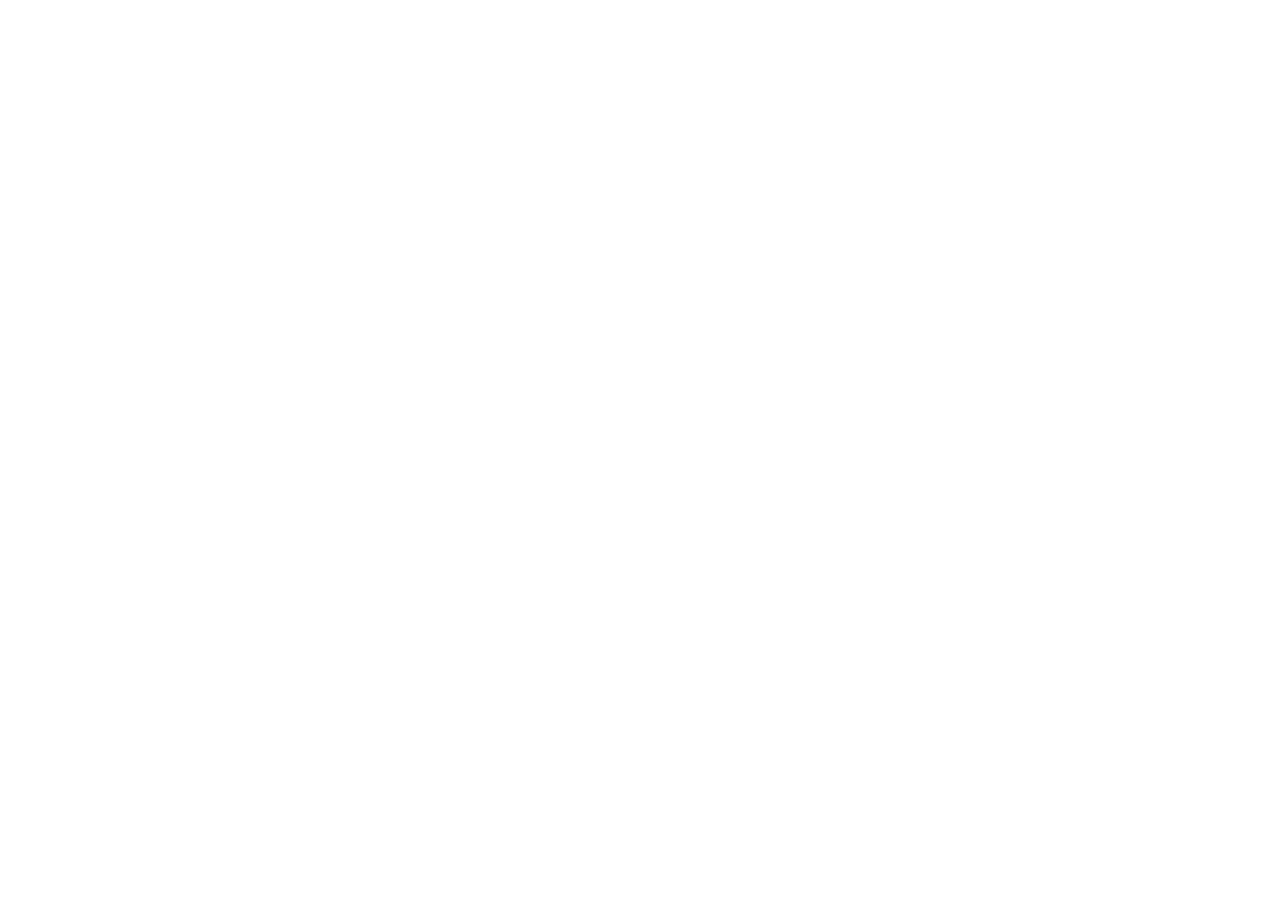
==== index.html @ ccfc02e6 "init project" ====
<!DOCTYPE html>
<html lang="en">

<head>
    <meta charset="UTF-8">
    <meta http-equiv="X-UA-Compatible" content="IE=edge">
    <meta name="viewport" content="width=device-width, initial-scale=1.0">
    <title>Document</title>
</head>

<body>

</body>

</html>
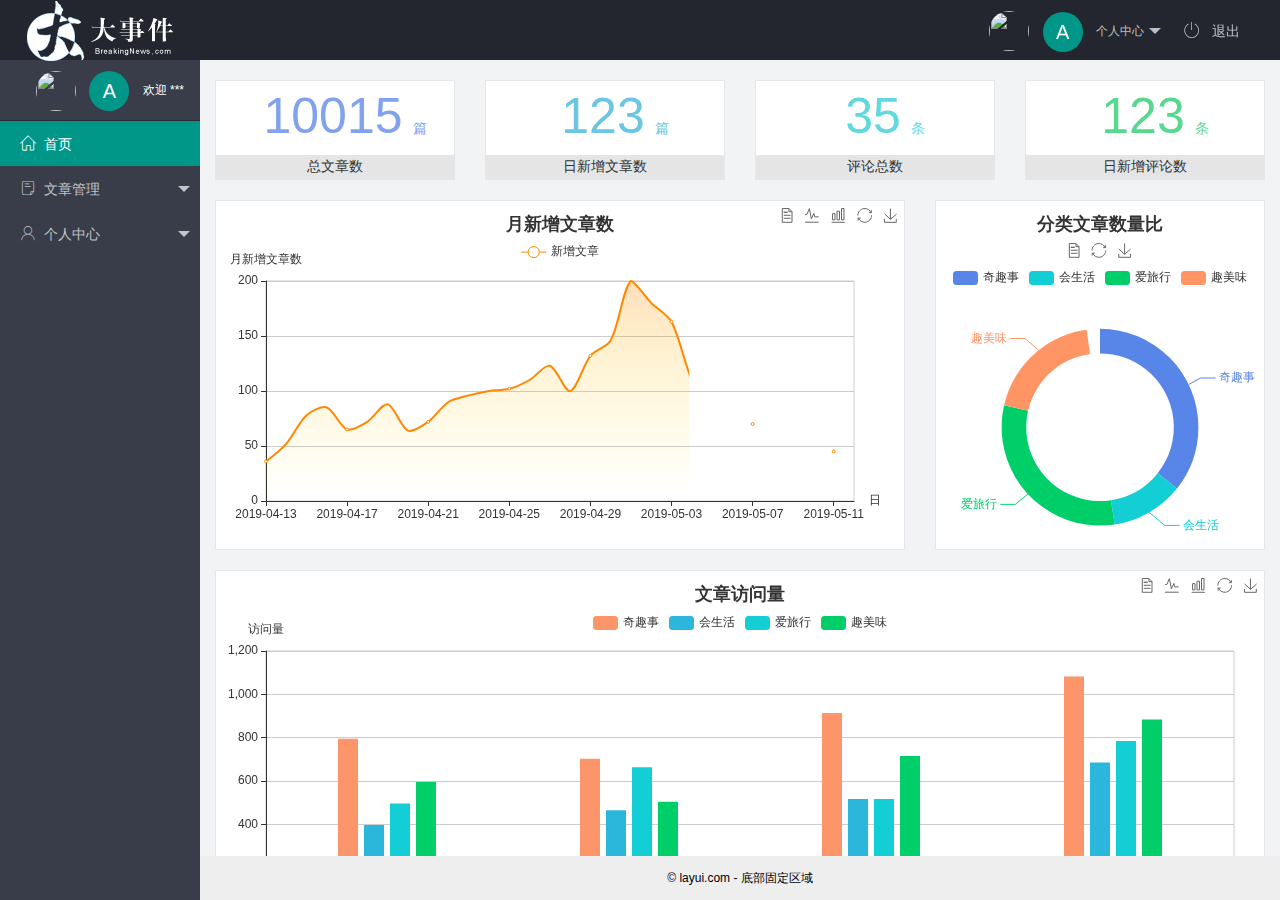
==== commit 1905f54f: "完成了主页功能开发" ====
--- a/index.html
+++ b/index.html
@@ -5,11 +5,97 @@
     <meta charset="UTF-8">
     <meta http-equiv="X-UA-Compatible" content="IE=edge">
     <meta name="viewport" content="width=device-width, initial-scale=1.0">
-    <title>Document</title>
+    <title>后台主页</title>
+    <!-- 导入layui样式表 -->
+    <link rel="stylesheet" href="assets/lib/layui/css/layui.css">
+    <!-- 导入第三方图标库 -->
+    <link rel="stylesheet" href="assets/fonts/iconfont.css">
+    <!-- 导入自己的css -->
+    <link rel="stylesheet" href="assets/css/index.css">
+
+
 </head>
 
-<body>
+<body class="layui-layout-body">
+    <div class="layui-layout layui-layout-admin">
+        <div class="layui-header">
+            <div class="layui-logo">
+                <img src="assets/images/logo.png" alt="">
+            </div>
+            <!-- 头部区域（可配合layui已有的水平导航） -->
 
+            <ul class="layui-nav layui-layout-right">
+                <li class="layui-nav-item">
+                    <a href="javascript:;" class="userinfo">
+                        <img src="http://t.cn/RCzsdCq" class="layui-nav-img">
+                        <span class="text-avatar">A</span> 个人中心
+                    </a>
+                    <dl class="layui-nav-child">
+                        <dd><a href="">基本资料</a></dd>
+                        <dd><a href="">更换头像</a></dd>
+                        <dd><a href="">重置密码</a></dd>
+                    </dl>
+                </li>
+                <li class="layui-nav-item ">
+                    <a href="javascript:;" id="btnLogout"><span class="iconfont icon-tuichu">
+                </span>退出</a></li>
+            </ul>
+        </div>
+
+        <div class="layui-side layui-bg-black">
+            <div class="layui-side-scroll">
+                <div class="userinfo">
+                    <img src="http://t.cn/RCzsdCq" class="layui-nav-img">
+                    <span class="text-avatar">A</span>
+                    <span id="welcome">欢迎  ***</span>
+                </div>
+                <!-- 左侧导航区域（可配合layui已有的垂直导航） -->
+
+                <ul class="layui-nav layui-nav-tree" lay-shrink="all">
+                    <li class="layui-nav-item layui-this"><a href="/home/dashboard.html" target="fm"><span class="iconfont icon-home"></span>首页</a></li>
+                    <li class="layui-nav-item">
+                        <a class="" href="javascript:;"><span class="iconfont icon-16"></span>文章管理</a>
+                        <dl class="layui-nav-child">
+                            <dd><a href="javascript:;"><i class="layui-icon layui-icon-app"></i>文章类别</a></dd>
+                            <dd><a href="javascript:;"><i class="layui-icon layui-icon-app"></i>文章列表</a></dd>
+                            <dd><a href="javascript:;"><i class="layui-icon layui-icon-app"></i>发布文章</a></dd>
+
+                        </dl>
+                    </li>
+
+                    <li class="layui-nav-item">
+                        <a href="javascript:;"><span class="iconfont icon-user"></span>个人中心</a>
+                        <dl class="layui-nav-child">
+                            <dd><a href="javascript:;"><i class="layui-icon layui-icon-app"></i>基本资料</a></dd>
+                            <dd><a href="javascript:;"><i class="layui-icon layui-icon-app"></i>更换头像</a></dd>
+                            <dd><a href="javascript:;"><i class="layui-icon layui-icon-app"></i>重置密码</a></dd>
+
+                        </dl>
+                    </li>
+
+                </ul>
+            </div>
+        </div>
+
+        <div class="layui-body">
+            <!-- 内容主体区域 -->
+            <iframe name="fm" src="/home/dashboard.html" frameborder="0"></iframe>r
+        </div>
+
+        <div class="layui-footer">
+            <!-- 底部固定区域 -->
+            © layui.com - 底部固定区域
+
+        </div>
+    </div>
+    <script src="assets/lib/layui/layui.all.js"></script>
+
+    <!-- 导入jQuery -->
+    <script src="assets/lib/jquery.js"></script>
+    <!-- 导入baseAPI -->
+    <script src="assets/js/baseAPI.js"></script>
+    <!-- 导入自己的js -->
+    <script src="assets/js/index.js"></script>
 </body>
 
 </html>--- a/assets/lib/layui/css/layui.css
+++ b/assets/lib/layui/css/layui.css
@@ -0,0 +1,2 @@
+/** layui-v2.5.5 MIT License By https://www.layui.com */
+ .layui-inline,img{display:inline-block;vertical-align:middle}h1,h2,h3,h4,h5,h6{font-weight:400}.layui-edge,.layui-header,.layui-inline,.layui-main{position:relative}.layui-body,.layui-edge,.layui-elip{overflow:hidden}.layui-btn,.layui-edge,.layui-inline,img{vertical-align:middle}.layui-btn,.layui-disabled,.layui-icon,.layui-unselect{-moz-user-select:none;-webkit-user-select:none;-ms-user-select:none}.layui-elip,.layui-form-checkbox span,.layui-form-pane .layui-form-label{text-overflow:ellipsis;white-space:nowrap}.layui-breadcrumb,.layui-tree-btnGroup{visibility:hidden}blockquote,body,button,dd,div,dl,dt,form,h1,h2,h3,h4,h5,h6,input,li,ol,p,pre,td,textarea,th,ul{margin:0;padding:0;-webkit-tap-highlight-color:rgba(0,0,0,0)}a:active,a:hover{outline:0}img{border:none}li{list-style:none}table{border-collapse:collapse;border-spacing:0}h4,h5,h6{font-size:100%}button,input,optgroup,option,select,textarea{font-family:inherit;font-size:inherit;font-style:inherit;font-weight:inherit;outline:0}pre{white-space:pre-wrap;white-space:-moz-pre-wrap;white-space:-pre-wrap;white-space:-o-pre-wrap;word-wrap:break-word}body{line-height:24px;font:14px Helvetica Neue,Helvetica,PingFang SC,Tahoma,Arial,sans-serif}hr{height:1px;margin:10px 0;border:0;clear:both}a{color:#333;text-decoration:none}a:hover{color:#777}a cite{font-style:normal;*cursor:pointer}.layui-border-box,.layui-border-box *{box-sizing:border-box}.layui-box,.layui-box *{box-sizing:content-box}.layui-clear{clear:both;*zoom:1}.layui-clear:after{content:'\20';clear:both;*zoom:1;display:block;height:0}.layui-inline{*display:inline;*zoom:1}.layui-edge{display:inline-block;width:0;height:0;border-width:6px;border-style:dashed;border-color:transparent}.layui-edge-top{top:-4px;border-bottom-color:#999;border-bottom-style:solid}.layui-edge-right{border-left-color:#999;border-left-style:solid}.layui-edge-bottom{top:2px;border-top-color:#999;border-top-style:solid}.layui-edge-left{border-right-color:#999;border-right-style:solid}.layui-disabled,.layui-disabled:hover{color:#d2d2d2!important;cursor:not-allowed!important}.layui-circle{border-radius:100%}.layui-show{display:block!important}.layui-hide{display:none!important}@font-face{font-family:layui-icon;src:url(../font/iconfont.eot?v=250);src:url(../font/iconfont.eot?v=250#iefix) format('embedded-opentype'),url(../font/iconfont.woff2?v=250) format('woff2'),url(../font/iconfont.woff?v=250) format('woff'),url(../font/iconfont.ttf?v=250) format('truetype'),url(../font/iconfont.svg?v=250#layui-icon) format('svg')}.layui-icon{font-family:layui-icon!important;font-size:16px;font-style:normal;-webkit-font-smoothing:antialiased;-moz-osx-font-smoothing:grayscale}.layui-icon-reply-fill:before{content:"\e611"}.layui-icon-set-fill:before{content:"\e614"}.layui-icon-menu-fill:before{content:"\e60f"}.layui-icon-search:before{content:"\e615"}.layui-icon-share:before{content:"\e641"}.layui-icon-set-sm:before{content:"\e620"}.layui-icon-engine:before{content:"\e628"}.layui-icon-close:before{content:"\1006"}.layui-icon-close-fill:before{content:"\1007"}.layui-icon-chart-screen:before{content:"\e629"}.layui-icon-star:before{content:"\e600"}.layui-icon-circle-dot:before{content:"\e617"}.layui-icon-chat:before{content:"\e606"}.layui-icon-release:before{content:"\e609"}.layui-icon-list:before{content:"\e60a"}.layui-icon-chart:before{content:"\e62c"}.layui-icon-ok-circle:before{content:"\1005"}.layui-icon-layim-theme:before{content:"\e61b"}.layui-icon-table:before{content:"\e62d"}.layui-icon-right:before{content:"\e602"}.layui-icon-left:before{content:"\e603"}.layui-icon-cart-simple:before{content:"\e698"}.layui-icon-face-cry:before{content:"\e69c"}.layui-icon-face-smile:before{content:"\e6af"}.layui-icon-survey:before{content:"\e6b2"}.layui-icon-tree:before{content:"\e62e"}.layui-icon-upload-circle:before{content:"\e62f"}.layui-icon-add-circle:before{content:"\e61f"}.layui-icon-download-circle:before{content:"\e601"}.layui-icon-templeate-1:before{content:"\e630"}.layui-icon-util:before{content:"\e631"}.layui-icon-face-surprised:before{content:"\e664"}.layui-icon-edit:before{content:"\e642"}.layui-icon-speaker:before{content:"\e645"}.layui-icon-down:before{content:"\e61a"}.layui-icon-file:before{content:"\e621"}.layui-icon-layouts:before{content:"\e632"}.layui-icon-rate-half:before{content:"\e6c9"}.layui-icon-add-circle-fine:before{content:"\e608"}.layui-icon-prev-circle:before{content:"\e633"}.layui-icon-read:before{content:"\e705"}.layui-icon-404:before{content:"\e61c"}.layui-icon-carousel:before{content:"\e634"}.layui-icon-help:before{content:"\e607"}.layui-icon-code-circle:before{content:"\e635"}.layui-icon-water:before{content:"\e636"}.layui-icon-username:before{content:"\e66f"}.layui-icon-find-fill:before{content:"\e670"}.layui-icon-about:before{content:"\e60b"}.layui-icon-location:before{content:"\e715"}.layui-icon-up:before{content:"\e619"}.layui-icon-pause:before{content:"\e651"}.layui-icon-date:before{content:"\e637"}.layui-icon-layim-uploadfile:before{content:"\e61d"}.layui-icon-delete:before{content:"\e640"}.layui-icon-play:before{content:"\e652"}.layui-icon-top:before{content:"\e604"}.layui-icon-friends:before{content:"\e612"}.layui-icon-refresh-3:before{content:"\e9aa"}.layui-icon-ok:before{content:"\e605"}.layui-icon-layer:before{content:"\e638"}.layui-icon-face-smile-fine:before{content:"\e60c"}.layui-icon-dollar:before{content:"\e659"}.layui-icon-group:before{content:"\e613"}.layui-icon-layim-download:before{content:"\e61e"}.layui-icon-picture-fine:before{content:"\e60d"}.layui-icon-link:before{content:"\e64c"}.layui-icon-diamond:before{content:"\e735"}.layui-icon-log:before{content:"\e60e"}.layui-icon-rate-solid:before{content:"\e67a"}.layui-icon-fonts-del:before{content:"\e64f"}.layui-icon-unlink:before{content:"\e64d"}.layui-icon-fonts-clear:before{content:"\e639"}.layui-icon-triangle-r:before{content:"\e623"}.layui-icon-circle:before{content:"\e63f"}.layui-icon-radio:before{content:"\e643"}.layui-icon-align-center:before{content:"\e647"}.layui-icon-align-right:before{content:"\e648"}.layui-icon-align-left:before{content:"\e649"}.layui-icon-loading-1:before{content:"\e63e"}.layui-icon-return:before{content:"\e65c"}.layui-icon-fonts-strong:before{content:"\e62b"}.layui-icon-upload:before{content:"\e67c"}.layui-icon-dialogue:before{content:"\e63a"}.layui-icon-video:before{content:"\e6ed"}.layui-icon-headset:before{content:"\e6fc"}.layui-icon-cellphone-fine:before{content:"\e63b"}.layui-icon-add-1:before{content:"\e654"}.layui-icon-face-smile-b:before{content:"\e650"}.layui-icon-fonts-html:before{content:"\e64b"}.layui-icon-form:before{content:"\e63c"}.layui-icon-cart:before{content:"\e657"}.layui-icon-camera-fill:before{content:"\e65d"}.layui-icon-tabs:before{content:"\e62a"}.layui-icon-fonts-code:before{content:"\e64e"}.layui-icon-fire:before{content:"\e756"}.layui-icon-set:before{content:"\e716"}.layui-icon-fonts-u:before{content:"\e646"}.layui-icon-triangle-d:before{content:"\e625"}.layui-icon-tips:before{content:"\e702"}.layui-icon-picture:before{content:"\e64a"}.layui-icon-more-vertical:before{content:"\e671"}.layui-icon-flag:before{content:"\e66c"}.layui-icon-loading:before{content:"\e63d"}.layui-icon-fonts-i:before{content:"\e644"}.layui-icon-refresh-1:before{content:"\e666"}.layui-icon-rmb:before{content:"\e65e"}.layui-icon-home:before{content:"\e68e"}.layui-icon-user:before{content:"\e770"}.layui-icon-notice:before{content:"\e667"}.layui-icon-login-weibo:before{content:"\e675"}.layui-icon-voice:before{content:"\e688"}.layui-icon-upload-drag:before{content:"\e681"}.layui-icon-login-qq:before{content:"\e676"}.layui-icon-snowflake:before{content:"\e6b1"}.layui-icon-file-b:before{content:"\e655"}.layui-icon-template:before{content:"\e663"}.layui-icon-auz:before{content:"\e672"}.layui-icon-console:before{content:"\e665"}.layui-icon-app:before{content:"\e653"}.layui-icon-prev:before{content:"\e65a"}.layui-icon-website:before{content:"\e7ae"}.layui-icon-next:before{content:"\e65b"}.layui-icon-component:before{content:"\e857"}.layui-icon-more:before{content:"\e65f"}.layui-icon-login-wechat:before{content:"\e677"}.layui-icon-shrink-right:before{content:"\e668"}.layui-icon-spread-left:before{content:"\e66b"}.layui-icon-camera:before{content:"\e660"}.layui-icon-note:before{content:"\e66e"}.layui-icon-refresh:before{content:"\e669"}.layui-icon-female:before{content:"\e661"}.layui-icon-male:before{content:"\e662"}.layui-icon-password:before{content:"\e673"}.layui-icon-senior:before{content:"\e674"}.layui-icon-theme:before{content:"\e66a"}.layui-icon-tread:before{content:"\e6c5"}.layui-icon-praise:before{content:"\e6c6"}.layui-icon-star-fill:before{content:"\e658"}.layui-icon-rate:before{content:"\e67b"}.layui-icon-template-1:before{content:"\e656"}.layui-icon-vercode:before{content:"\e679"}.layui-icon-cellphone:before{content:"\e678"}.layui-icon-screen-full:before{content:"\e622"}.layui-icon-screen-restore:before{content:"\e758"}.layui-icon-cols:before{content:"\e610"}.layui-icon-export:before{content:"\e67d"}.layui-icon-print:before{content:"\e66d"}.layui-icon-slider:before{content:"\e714"}.layui-icon-addition:before{content:"\e624"}.layui-icon-subtraction:before{content:"\e67e"}.layui-icon-service:before{content:"\e626"}.layui-icon-transfer:before{content:"\e691"}.layui-main{width:1140px;margin:0 auto}.layui-header{z-index:1000;height:60px}.layui-header a:hover{transition:all .5s;-webkit-transition:all .5s}.layui-side{position:fixed;left:0;top:0;bottom:0;z-index:999;width:200px;overflow-x:hidden}.layui-side-scroll{position:relative;width:220px;height:100%;overflow-x:hidden}.layui-body{position:absolute;left:200px;right:0;top:0;bottom:0;z-index:998;width:auto;overflow-y:auto;box-sizing:border-box}.layui-layout-body{overflow:hidden}.layui-layout-admin .layui-header{background-color:#23262E}.layui-layout-admin .layui-side{top:60px;width:200px;overflow-x:hidden}.layui-layout-admin .layui-body{position:fixed;top:60px;bottom:44px}.layui-layout-admin .layui-main{width:auto;margin:0 15px}.layui-layout-admin .layui-footer{position:fixed;left:200px;right:0;bottom:0;height:44px;line-height:44px;padding:0 15px;background-color:#eee}.layui-layout-admin .layui-logo{position:absolute;left:0;top:0;width:200px;height:100%;line-height:60px;text-align:center;color:#009688;font-size:16px}.layui-layout-admin .layui-header .layui-nav{background:0 0}.layui-layout-left{position:absolute!important;left:200px;top:0}.layui-layout-right{position:absolute!important;right:0;top:0}.layui-container{position:relative;margin:0 auto;padding:0 15px;box-sizing:border-box}.layui-fluid{position:relative;margin:0 auto;padding:0 15px}.layui-row:after,.layui-row:before{content:'';display:block;clear:both}.layui-col-lg1,.layui-col-lg10,.layui-col-lg11,.layui-col-lg12,.layui-col-lg2,.layui-col-lg3,.layui-col-lg4,.layui-col-lg5,.layui-col-lg6,.layui-col-lg7,.layui-col-lg8,.layui-col-lg9,.layui-col-md1,.layui-col-md10,.layui-col-md11,.layui-col-md12,.layui-col-md2,.layui-col-md3,.layui-col-md4,.layui-col-md5,.layui-col-md6,.layui-col-md7,.layui-col-md8,.layui-col-md9,.layui-col-sm1,.layui-col-sm10,.layui-col-sm11,.layui-col-sm12,.layui-col-sm2,.layui-col-sm3,.layui-col-sm4,.layui-col-sm5,.layui-col-sm6,.layui-col-sm7,.layui-col-sm8,.layui-col-sm9,.layui-col-xs1,.layui-col-xs10,.layui-col-xs11,.layui-col-xs12,.layui-col-xs2,.layui-col-xs3,.layui-col-xs4,.layui-col-xs5,.layui-col-xs6,.layui-col-xs7,.layui-col-xs8,.layui-col-xs9{position:relative;display:block;box-sizing:border-box}.layui-col-xs1,.layui-col-xs10,.layui-col-xs11,.layui-col-xs12,.layui-col-xs2,.layui-col-xs3,.layui-col-xs4,.layui-col-xs5,.layui-col-xs6,.layui-col-xs7,.layui-col-xs8,.layui-col-xs9{float:left}.layui-col-xs1{width:8.33333333%}.layui-col-xs2{width:16.66666667%}.layui-col-xs3{width:25%}.layui-col-xs4{width:33.33333333%}.layui-col-xs5{width:41.66666667%}.layui-col-xs6{width:50%}.layui-col-xs7{width:58.33333333%}.layui-col-xs8{width:66.66666667%}.layui-col-xs9{width:75%}.layui-col-xs10{width:83.33333333%}.layui-col-xs11{width:91.66666667%}.layui-col-xs12{width:100%}.layui-col-xs-offset1{margin-left:8.33333333%}.layui-col-xs-offset2{margin-left:16.66666667%}.layui-col-xs-offset3{margin-left:25%}.layui-col-xs-offset4{margin-left:33.33333333%}.layui-col-xs-offset5{margin-left:41.66666667%}.layui-col-xs-offset6{margin-left:50%}.layui-col-xs-offset7{margin-left:58.33333333%}.layui-col-xs-offset8{margin-left:66.66666667%}.layui-col-xs-offset9{margin-left:75%}.layui-col-xs-offset10{margin-left:83.33333333%}.layui-col-xs-offset11{margin-left:91.66666667%}.layui-col-xs-offset12{margin-left:100%}@media screen and (max-width:768px){.layui-hide-xs{display:none!important}.layui-show-xs-block{display:block!important}.layui-show-xs-inline{display:inline!important}.layui-show-xs-inline-block{display:inline-block!important}}@media screen and (min-width:768px){.layui-container{width:750px}.layui-hide-sm{display:none!important}.layui-show-sm-block{display:block!important}.layui-show-sm-inline{display:inline!important}.layui-show-sm-inline-block{display:inline-block!important}.layui-col-sm1,.layui-col-sm10,.layui-col-sm11,.layui-col-sm12,.layui-col-sm2,.layui-col-sm3,.layui-col-sm4,.layui-col-sm5,.layui-col-sm6,.layui-col-sm7,.layui-col-sm8,.layui-col-sm9{float:left}.layui-col-sm1{width:8.33333333%}.layui-col-sm2{width:16.66666667%}.layui-col-sm3{width:25%}.layui-col-sm4{width:33.33333333%}.layui-col-sm5{width:41.66666667%}.layui-col-sm6{width:50%}.layui-col-sm7{width:58.33333333%}.layui-col-sm8{width:66.66666667%}.layui-col-sm9{width:75%}.layui-col-sm10{width:83.33333333%}.layui-col-sm11{width:91.66666667%}.layui-col-sm12{width:100%}.layui-col-sm-offset1{margin-left:8.33333333%}.layui-col-sm-offset2{margin-left:16.66666667%}.layui-col-sm-offset3{margin-left:25%}.layui-col-sm-offset4{margin-left:33.33333333%}.layui-col-sm-offset5{margin-left:41.66666667%}.layui-col-sm-offset6{margin-left:50%}.layui-col-sm-offset7{margin-left:58.33333333%}.layui-col-sm-offset8{margin-left:66.66666667%}.layui-col-sm-offset9{margin-left:75%}.layui-col-sm-offset10{margin-left:83.33333333%}.layui-col-sm-offset11{margin-left:91.66666667%}.layui-col-sm-offset12{margin-left:100%}}@media screen and (min-width:992px){.layui-container{width:970px}.layui-hide-md{display:none!important}.layui-show-md-block{display:block!important}.layui-show-md-inline{display:inline!important}.layui-show-md-inline-block{display:inline-block!important}.layui-col-md1,.layui-col-md10,.layui-col-md11,.layui-col-md12,.layui-col-md2,.layui-col-md3,.layui-col-md4,.layui-col-md5,.layui-col-md6,.layui-col-md7,.layui-col-md8,.layui-col-md9{float:left}.layui-col-md1{width:8.33333333%}.layui-col-md2{width:16.66666667%}.layui-col-md3{width:25%}.layui-col-md4{width:33.33333333%}.layui-col-md5{width:41.66666667%}.layui-col-md6{width:50%}.layui-col-md7{width:58.33333333%}.layui-col-md8{width:66.66666667%}.layui-col-md9{width:75%}.layui-col-md10{width:83.33333333%}.layui-col-md11{width:91.66666667%}.layui-col-md12{width:100%}.layui-col-md-offset1{margin-left:8.33333333%}.layui-col-md-offset2{margin-left:16.66666667%}.layui-col-md-offset3{margin-left:25%}.layui-col-md-offset4{margin-left:33.33333333%}.layui-col-md-offset5{margin-left:41.66666667%}.layui-col-md-offset6{margin-left:50%}.layui-col-md-offset7{margin-left:58.33333333%}.layui-col-md-offset8{margin-left:66.66666667%}.layui-col-md-offset9{margin-left:75%}.layui-col-md-offset10{margin-left:83.33333333%}.layui-col-md-offset11{margin-left:91.66666667%}.layui-col-md-offset12{margin-left:100%}}@media screen and (min-width:1200px){.layui-container{width:1170px}.layui-hide-lg{display:none!important}.layui-show-lg-block{display:block!important}.layui-show-lg-inline{display:inline!important}.layui-show-lg-inline-block{display:inline-block!important}.layui-col-lg1,.layui-col-lg10,.layui-col-lg11,.layui-col-lg12,.layui-col-lg2,.layui-col-lg3,.layui-col-lg4,.layui-col-lg5,.layui-col-lg6,.layui-col-lg7,.layui-col-lg8,.layui-col-lg9{float:left}.layui-col-lg1{width:8.33333333%}.layui-col-lg2{width:16.66666667%}.layui-col-lg3{width:25%}.layui-col-lg4{width:33.33333333%}.layui-col-lg5{width:41.66666667%}.layui-col-lg6{width:50%}.layui-col-lg7{width:58.33333333%}.layui-col-lg8{width:66.66666667%}.layui-col-lg9{width:75%}.layui-col-lg10{width:83.33333333%}.layui-col-lg11{width:91.66666667%}.layui-col-lg12{width:100%}.layui-col-lg-offset1{margin-left:8.33333333%}.layui-col-lg-offset2{margin-left:16.66666667%}.layui-col-lg-offset3{margin-left:25%}.layui-col-lg-offset4{margin-left:33.33333333%}.layui-col-lg-offset5{margin-left:41.66666667%}.layui-col-lg-offset6{margin-left:50%}.layui-col-lg-offset7{margin-left:58.33333333%}.layui-col-lg-offset8{margin-left:66.66666667%}.layui-col-lg-offset9{margin-left:75%}.layui-col-lg-offset10{margin-left:83.33333333%}.layui-col-lg-offset11{margin-left:91.66666667%}.layui-col-lg-offset12{margin-left:100%}}.layui-col-space1{margin:-.5px}.layui-col-space1>*{padding:.5px}.layui-col-space3{margin:-1.5px}.layui-col-space3>*{padding:1.5px}.layui-col-space5{margin:-2.5px}.layui-col-space5>*{padding:2.5px}.layui-col-space8{margin:-3.5px}.layui-col-space8>*{padding:3.5px}.layui-col-space10{margin:-5px}.layui-col-space10>*{padding:5px}.layui-col-space12{margin:-6px}.layui-col-space12>*{padding:6px}.layui-col-space15{margin:-7.5px}.layui-col-space15>*{padding:7.5px}.layui-col-space18{margin:-9px}.layui-col-space18>*{padding:9px}.layui-col-space20{margin:-10px}.layui-col-space20>*{padding:10px}.layui-col-space22{margin:-11px}.layui-col-space22>*{padding:11px}.layui-col-space25{margin:-12.5px}.layui-col-space25>*{padding:12.5px}.layui-col-space30{margin:-15px}.layui-col-space30>*{padding:15px}.layui-btn,.layui-input,.layui-select,.layui-textarea,.layui-upload-button{outline:0;-webkit-appearance:none;transition:all .3s;-webkit-transition:all .3s;box-sizing:border-box}.layui-elem-quote{margin-bottom:10px;padding:15px;line-height:22px;border-left:5px solid #009688;border-radius:0 2px 2px 0;background-color:#f2f2f2}.layui-quote-nm{border-style:solid;border-width:1px 1px 1px 5px;background:0 0}.layui-elem-field{margin-bottom:10px;padding:0;border-width:1px;border-style:solid}.layui-elem-field legend{margin-left:20px;padding:0 10px;font-size:20px;font-weight:300}.layui-field-title{margin:10px 0 20px;border-width:1px 0 0}.layui-field-box{padding:10px 15px}.layui-field-title .layui-field-box{padding:10px 0}.layui-progress{position:relative;height:6px;border-radius:20px;background-color:#e2e2e2}.layui-progress-bar{position:absolute;left:0;top:0;width:0;max-width:100%;height:6px;border-radius:20px;text-align:right;background-color:#5FB878;transition:all .3s;-webkit-transition:all .3s}.layui-progress-big,.layui-progress-big .layui-progress-bar{height:18px;line-height:18px}.layui-progress-text{position:relative;top:-20px;line-height:18px;font-size:12px;color:#666}.layui-progress-big .layui-progress-text{position:static;padding:0 10px;color:#fff}.layui-collapse{border-width:1px;border-style:solid;border-radius:2px}.layui-colla-content,.layui-colla-item{border-top-width:1px;border-top-style:solid}.layui-colla-item:first-child{border-top:none}.layui-colla-title{position:relative;height:42px;line-height:42px;padding:0 15px 0 35px;color:#333;background-color:#f2f2f2;cursor:pointer;font-size:14px;overflow:hidden}.layui-colla-content{display:none;padding:10px 15px;line-height:22px;color:#666}.layui-colla-icon{position:absolute;left:15px;top:0;font-size:14px}.layui-card{margin-bottom:15px;border-radius:2px;background-color:#fff;box-shadow:0 1px 2px 0 rgba(0,0,0,.05)}.layui-card:last-child{margin-bottom:0}.layui-card-header{position:relative;height:42px;line-height:42px;padding:0 15px;border-bottom:1px solid #f6f6f6;color:#333;border-radius:2px 2px 0 0;font-size:14px}.layui-bg-black,.layui-bg-blue,.layui-bg-cyan,.layui-bg-green,.layui-bg-orange,.layui-bg-red{color:#fff!important}.layui-card-body{position:relative;padding:10px 15px;line-height:24px}.layui-card-body[pad15]{padding:15px}.layui-card-body[pad20]{padding:20px}.layui-card-body .layui-table{margin:5px 0}.layui-card .layui-tab{margin:0}.layui-panel-window{position:relative;padding:15px;border-radius:0;border-top:5px solid #E6E6E6;background-color:#fff}.layui-auxiliar-moving{position:fixed;left:0;right:0;top:0;bottom:0;width:100%;height:100%;background:0 0;z-index:9999999999}.layui-form-label,.layui-form-mid,.layui-form-select,.layui-input-block,.layui-input-inline,.layui-textarea{position:relative}.layui-bg-red{background-color:#FF5722!important}.layui-bg-orange{background-color:#FFB800!important}.layui-bg-green{background-color:#009688!important}.layui-bg-cyan{background-color:#2F4056!important}.layui-bg-blue{background-color:#1E9FFF!important}.layui-bg-black{background-color:#393D49!important}.layui-bg-gray{background-color:#eee!important;color:#666!important}.layui-badge-rim,.layui-colla-content,.layui-colla-item,.layui-collapse,.layui-elem-field,.layui-form-pane .layui-form-item[pane],.layui-form-pane .layui-form-label,.layui-input,.layui-layedit,.layui-layedit-tool,.layui-quote-nm,.layui-select,.layui-tab-bar,.layui-tab-card,.layui-tab-title,.layui-tab-title .layui-this:after,.layui-textarea{border-color:#e6e6e6}.layui-timeline-item:before,hr{background-color:#e6e6e6}.layui-text{line-height:22px;font-size:14px;color:#666}.layui-text h1,.layui-text h2,.layui-text h3{font-weight:500;color:#333}.layui-text h1{font-size:30px}.layui-text h2{font-size:24px}.layui-text h3{font-size:18px}.layui-text a:not(.layui-btn){color:#01AAED}.layui-text a:not(.layui-btn):hover{text-decoration:underline}.layui-text ul{padding:5px 0 5px 15px}.layui-text ul li{margin-top:5px;list-style-type:disc}.layui-text em,.layui-word-aux{color:#999!important;padding:0 5px!important}.layui-btn{display:inline-block;height:38px;line-height:38px;padding:0 18px;background-color:#009688;color:#fff;white-space:nowrap;text-align:center;font-size:14px;border:none;border-radius:2px;cursor:pointer}.layui-btn:hover{opacity:.8;filter:alpha(opacity=80);color:#fff}.layui-btn:active{opacity:1;filter:alpha(opacity=100)}.layui-btn+.layui-btn{margin-left:10px}.layui-btn-container{font-size:0}.layui-btn-container .layui-btn{margin-right:10px;margin-bottom:10px}.layui-btn-container .layui-btn+.layui-btn{margin-left:0}.layui-table .layui-btn-container .layui-btn{margin-bottom:9px}.layui-btn-radius{border-radius:100px}.layui-btn .layui-icon{margin-right:3px;font-size:18px;vertical-align:bottom;vertical-align:middle\9}.layui-btn-primary{border:1px solid #C9C9C9;background-color:#fff;color:#555}.layui-btn-primary:hover{border-color:#009688;color:#333}.layui-btn-normal{background-color:#1E9FFF}.layui-btn-warm{background-color:#FFB800}.layui-btn-danger{background-color:#FF5722}.layui-btn-checked{background-color:#5FB878}.layui-btn-disabled,.layui-btn-disabled:active,.layui-btn-disabled:hover{border:1px solid #e6e6e6;background-color:#FBFBFB;color:#C9C9C9;cursor:not-allowed;opacity:1}.layui-btn-lg{height:44px;line-height:44px;padding:0 25px;font-size:16px}.layui-btn-sm{height:30px;line-height:30px;padding:0 10px;font-size:12px}.layui-btn-sm i{font-size:16px!important}.layui-btn-xs{height:22px;line-height:22px;padding:0 5px;font-size:12px}.layui-btn-xs i{font-size:14px!important}.layui-btn-group{display:inline-block;vertical-align:middle;font-size:0}.layui-btn-group .layui-btn{margin-left:0!important;margin-right:0!important;border-left:1px solid rgba(255,255,255,.5);border-radius:0}.layui-btn-group .layui-btn-primary{border-left:none}.layui-btn-group .layui-btn-primary:hover{border-color:#C9C9C9;color:#009688}.layui-btn-group .layui-btn:first-child{border-left:none;border-radius:2px 0 0 2px}.layui-btn-group .layui-btn-primary:first-child{border-left:1px solid #c9c9c9}.layui-btn-group .layui-btn:last-child{border-radius:0 2px 2px 0}.layui-btn-group .layui-btn+.layui-btn{margin-left:0}.layui-btn-group+.layui-btn-group{margin-left:10px}.layui-btn-fluid{width:100%}.layui-input,.layui-select,.layui-textarea{height:38px;line-height:1.3;line-height:38px\9;border-width:1px;border-style:solid;background-color:#fff;border-radius:2px}.layui-input::-webkit-input-placeholder,.layui-select::-webkit-input-placeholder,.layui-textarea::-webkit-input-placeholder{line-height:1.3}.layui-input,.layui-textarea{display:block;width:100%;padding-left:10px}.layui-input:hover,.layui-textarea:hover{border-color:#D2D2D2!important}.layui-input:focus,.layui-textarea:focus{border-color:#C9C9C9!important}.layui-textarea{min-height:100px;height:auto;line-height:20px;padding:6px 10px;resize:vertical}.layui-select{padding:0 10px}.layui-form input[type=checkbox],.layui-form input[type=radio],.layui-form select{display:none}.layui-form [lay-ignore]{display:initial}.layui-form-item{margin-bottom:15px;clear:both;*zoom:1}.layui-form-item:after{content:'\20';clear:both;*zoom:1;display:block;height:0}.layui-form-label{float:left;display:block;padding:9px 15px;width:80px;font-weight:400;line-height:20px;text-align:right}.layui-form-label-col{display:block;float:none;padding:9px 0;line-height:20px;text-align:left}.layui-form-item .layui-inline{margin-bottom:5px;margin-right:10px}.layui-input-block{margin-left:110px;min-height:36px}.layui-input-inline{display:inline-block;vertical-align:middle}.layui-form-item .layui-input-inline{float:left;width:190px;margin-right:10px}.layui-form-text .layui-input-inline{width:auto}.layui-form-mid{float:left;display:block;padding:9px 0!important;line-height:20px;margin-right:10px}.layui-form-danger+.layui-form-select .layui-input,.layui-form-danger:focus{border-color:#FF5722!important}.layui-form-select .layui-input{padding-right:30px;cursor:pointer}.layui-form-select .layui-edge{position:absolute;right:10px;top:50%;margin-top:-3px;cursor:pointer;border-width:6px;border-top-color:#c2c2c2;border-top-style:solid;transition:all .3s;-webkit-transition:all .3s}.layui-form-select dl{display:none;position:absolute;left:0;top:42px;padding:5px 0;z-index:899;min-width:100%;border:1px solid #d2d2d2;max-height:300px;overflow-y:auto;background-color:#fff;border-radius:2px;box-shadow:0 2px 4px rgba(0,0,0,.12);box-sizing:border-box}.layui-form-select dl dd,.layui-form-select dl dt{padding:0 10px;line-height:36px;white-space:nowrap;overflow:hidden;text-overflow:ellipsis}.layui-form-select dl dt{font-size:12px;color:#999}.layui-form-select dl dd{cursor:pointer}.layui-form-select dl dd:hover{background-color:#f2f2f2;-webkit-transition:.5s all;transition:.5s all}.layui-form-select .layui-select-group dd{padding-left:20px}.layui-form-select dl dd.layui-select-tips{padding-left:10px!important;color:#999}.layui-form-select dl dd.layui-this{background-color:#5FB878;color:#fff}.layui-form-checkbox,.layui-form-select dl dd.layui-disabled{background-color:#fff}.layui-form-selected dl{display:block}.layui-form-checkbox,.layui-form-checkbox *,.layui-form-switch{display:inline-block;vertical-align:middle}.layui-form-selected .layui-edge{margin-top:-9px;-webkit-transform:rotate(180deg);transform:rotate(180deg);margin-top:-3px\9}:root .layui-form-selected .layui-edge{margin-top:-9px\0/IE9}.layui-form-selectup dl{top:auto;bottom:42px}.layui-select-none{margin:5px 0;text-align:center;color:#999}.layui-select-disabled .layui-disabled{border-color:#eee!important}.layui-select-disabled .layui-edge{border-top-color:#d2d2d2}.layui-form-checkbox{position:relative;height:30px;line-height:30px;margin-right:10px;padding-right:30px;cursor:pointer;font-size:0;-webkit-transition:.1s linear;transition:.1s linear;box-sizing:border-box}.layui-form-checkbox span{padding:0 10px;height:100%;font-size:14px;border-radius:2px 0 0 2px;background-color:#d2d2d2;color:#fff;overflow:hidden}.layui-form-checkbox:hover span{background-color:#c2c2c2}.layui-form-checkbox i{position:absolute;right:0;top:0;width:30px;height:28px;border:1px solid #d2d2d2;border-left:none;border-radius:0 2px 2px 0;color:#fff;font-size:20px;text-align:center}.layui-form-checkbox:hover i{border-color:#c2c2c2;color:#c2c2c2}.layui-form-checked,.layui-form-checked:hover{border-color:#5FB878}.layui-form-checked span,.layui-form-checked:hover span{background-color:#5FB878}.layui-form-checked i,.layui-form-checked:hover i{color:#5FB878}.layui-form-item .layui-form-checkbox{margin-top:4px}.layui-form-checkbox[lay-skin=primary]{height:auto!important;line-height:normal!important;min-width:18px;min-height:18px;border:none!important;margin-right:0;padding-left:28px;padding-right:0;background:0 0}.layui-form-checkbox[lay-skin=primary] span{padding-left:0;padding-right:15px;line-height:18px;background:0 0;color:#666}.layui-form-checkbox[lay-skin=primary] i{right:auto;left:0;width:16px;height:16px;line-height:16px;border:1px solid #d2d2d2;font-size:12px;border-radius:2px;background-color:#fff;-webkit-transition:.1s linear;transition:.1s linear}.layui-form-checkbox[lay-skin=primary]:hover i{border-color:#5FB878;color:#fff}.layui-form-checked[lay-skin=primary] i{border-color:#5FB878!important;background-color:#5FB878;color:#fff}.layui-checkbox-disbaled[lay-skin=primary] span{background:0 0!important;color:#c2c2c2}.layui-checkbox-disbaled[lay-skin=primary]:hover i{border-color:#d2d2d2}.layui-form-item .layui-form-checkbox[lay-skin=primary]{margin-top:10px}.layui-form-switch{position:relative;height:22px;line-height:22px;min-width:35px;padding:0 5px;margin-top:8px;border:1px solid #d2d2d2;border-radius:20px;cursor:pointer;background-color:#fff;-webkit-transition:.1s linear;transition:.1s linear}.layui-form-switch i{position:absolute;left:5px;top:3px;width:16px;height:16px;border-radius:20px;background-color:#d2d2d2;-webkit-transition:.1s linear;transition:.1s linear}.layui-form-switch em{position:relative;top:0;width:25px;margin-left:21px;padding:0!important;text-align:center!important;color:#999!important;font-style:normal!important;font-size:12px}.layui-form-onswitch{border-color:#5FB878;background-color:#5FB878}.layui-checkbox-disbaled,.layui-checkbox-disbaled i{border-color:#e2e2e2!important}.layui-form-onswitch i{left:100%;margin-left:-21px;background-color:#fff}.layui-form-onswitch em{margin-left:5px;margin-right:21px;color:#fff!important}.layui-checkbox-disbaled span{background-color:#e2e2e2!important}.layui-checkbox-disbaled:hover i{color:#fff!important}[lay-radio]{display:none}.layui-form-radio,.layui-form-radio *{display:inline-block;vertical-align:middle}.layui-form-radio{line-height:28px;margin:6px 10px 0 0;padding-right:10px;cursor:pointer;font-size:0}.layui-form-radio *{font-size:14px}.layui-form-radio>i{margin-right:8px;font-size:22px;color:#c2c2c2}.layui-form-radio>i:hover,.layui-form-radioed>i{color:#5FB878}.layui-radio-disbaled>i{color:#e2e2e2!important}.layui-form-pane .layui-form-label{width:110px;padding:8px 15px;height:38px;line-height:20px;border-width:1px;border-style:solid;border-radius:2px 0 0 2px;text-align:center;background-color:#FBFBFB;overflow:hidden;box-sizing:border-box}.layui-form-pane .layui-input-inline{margin-left:-1px}.layui-form-pane .layui-input-block{margin-left:110px;left:-1px}.layui-form-pane .layui-input{border-radius:0 2px 2px 0}.layui-form-pane .layui-form-text .layui-form-label{float:none;width:100%;border-radius:2px;box-sizing:border-box;text-align:left}.layui-form-pane .layui-form-text .layui-input-inline{display:block;margin:0;top:-1px;clear:both}.layui-form-pane .layui-form-text .layui-input-block{margin:0;left:0;top:-1px}.layui-form-pane .layui-form-text .layui-textarea{min-height:100px;border-radius:0 0 2px 2px}.layui-form-pane .layui-form-checkbox{margin:4px 0 4px 10px}.layui-form-pane .layui-form-radio,.layui-form-pane .layui-form-switch{margin-top:6px;margin-left:10px}.layui-form-pane .layui-form-item[pane]{position:relative;border-width:1px;border-style:solid}.layui-form-pane .layui-form-item[pane] .layui-form-label{position:absolute;left:0;top:0;height:100%;border-width:0 1px 0 0}.layui-form-pane .layui-form-item[pane] .layui-input-inline{margin-left:110px}@media screen and (max-width:450px){.layui-form-item .layui-form-label{text-overflow:ellipsis;overflow:hidden;white-space:nowrap}.layui-form-item .layui-inline{display:block;margin-right:0;margin-bottom:20px;clear:both}.layui-form-item .layui-inline:after{content:'\20';clear:both;display:block;height:0}.layui-form-item .layui-input-inline{display:block;float:none;left:-3px;width:auto;margin:0 0 10px 112px}.layui-form-item .layui-input-inline+.layui-form-mid{margin-left:110px;top:-5px;padding:0}.layui-form-item .layui-form-checkbox{margin-right:5px;margin-bottom:5px}}.layui-layedit{border-width:1px;border-style:solid;border-radius:2px}.layui-layedit-tool{padding:3px 5px;border-bottom-width:1px;border-bottom-style:solid;font-size:0}.layedit-tool-fixed{position:fixed;top:0;border-top:1px solid #e2e2e2}.layui-layedit-tool .layedit-tool-mid,.layui-layedit-tool .layui-icon{display:inline-block;vertical-align:middle;text-align:center;font-size:14px}.layui-layedit-tool .layui-icon{position:relative;width:32px;height:30px;line-height:30px;margin:3px 5px;color:#777;cursor:pointer;border-radius:2px}.layui-layedit-tool .layui-icon:hover{color:#393D49}.layui-layedit-tool .layui-icon:active{color:#000}.layui-layedit-tool .layedit-tool-active{background-color:#e2e2e2;color:#000}.layui-layedit-tool .layui-disabled,.layui-layedit-tool .layui-disabled:hover{color:#d2d2d2;cursor:not-allowed}.layui-layedit-tool .layedit-tool-mid{width:1px;height:18px;margin:0 10px;background-color:#d2d2d2}.layedit-tool-html{width:50px!important;font-size:30px!important}.layedit-tool-b,.layedit-tool-code,.layedit-tool-help{font-size:16px!important}.layedit-tool-d,.layedit-tool-face,.layedit-tool-image,.layedit-tool-unlink{font-size:18px!important}.layedit-tool-image input{position:absolute;font-size:0;left:0;top:0;width:100%;height:100%;opacity:.01;filter:Alpha(opacity=1);cursor:pointer}.layui-layedit-iframe iframe{display:block;width:100%}#LAY_layedit_code{overflow:hidden}.layui-laypage{display:inline-block;*display:inline;*zoom:1;vertical-align:middle;margin:10px 0;font-size:0}.layui-laypage>a:first-child,.layui-laypage>a:first-child em{border-radius:2px 0 0 2px}.layui-laypage>a:last-child,.layui-laypage>a:last-child em{border-radius:0 2px 2px 0}.layui-laypage>:first-child{margin-left:0!important}.layui-laypage>:last-child{margin-right:0!important}.layui-laypage a,.layui-laypage button,.layui-laypage input,.layui-laypage select,.layui-laypage span{border:1px solid #e2e2e2}.layui-laypage a,.layui-laypage span{display:inline-block;*display:inline;*zoom:1;vertical-align:middle;padding:0 15px;height:28px;line-height:28px;margin:0 -1px 5px 0;background-color:#fff;color:#333;font-size:12px}.layui-flow-more a *,.layui-laypage input,.layui-table-view select[lay-ignore]{display:inline-block}.layui-laypage a:hover{color:#009688}.layui-laypage em{font-style:normal}.layui-laypage .layui-laypage-spr{color:#999;font-weight:700}.layui-laypage a{text-decoration:none}.layui-laypage .layui-laypage-curr{position:relative}.layui-laypage .layui-laypage-curr em{position:relative;color:#fff}.layui-laypage .layui-laypage-curr .layui-laypage-em{position:absolute;left:-1px;top:-1px;padding:1px;width:100%;height:100%;background-color:#009688}.layui-laypage-em{border-radius:2px}.layui-laypage-next em,.layui-laypage-prev em{font-family:Sim sun;font-size:16px}.layui-laypage .layui-laypage-count,.layui-laypage .layui-laypage-limits,.layui-laypage .layui-laypage-refresh,.layui-laypage .layui-laypage-skip{margin-left:10px;margin-right:10px;padding:0;border:none}.layui-laypage .layui-laypage-limits,.layui-laypage .layui-laypage-refresh{vertical-align:top}.layui-laypage .layui-laypage-refresh i{font-size:18px;cursor:pointer}.layui-laypage select{height:22px;padding:3px;border-radius:2px;cursor:pointer}.layui-laypage .layui-laypage-skip{height:30px;line-height:30px;color:#999}.layui-laypage button,.layui-laypage input{height:30px;line-height:30px;border-radius:2px;vertical-align:top;background-color:#fff;box-sizing:border-box}.layui-laypage input{width:40px;margin:0 10px;padding:0 3px;text-align:center}.layui-laypage input:focus,.layui-laypage select:focus{border-color:#009688!important}.layui-laypage button{margin-left:10px;padding:0 10px;cursor:pointer}.layui-table,.layui-table-view{margin:10px 0}.layui-flow-more{margin:10px 0;text-align:center;color:#999;font-size:14px}.layui-flow-more a{height:32px;line-height:32px}.layui-flow-more a *{vertical-align:top}.layui-flow-more a cite{padding:0 20px;border-radius:3px;background-color:#eee;color:#333;font-style:normal}.layui-flow-more a cite:hover{opacity:.8}.layui-flow-more a i{font-size:30px;color:#737383}.layui-table{width:100%;background-color:#fff;color:#666}.layui-table tr{transition:all .3s;-webkit-transition:all .3s}.layui-table th{text-align:left;font-weight:400}.layui-table tbody tr:hover,.layui-table thead tr,.layui-table-click,.layui-table-header,.layui-table-hover,.layui-table-mend,.layui-table-patch,.layui-table-tool,.layui-table-total,.layui-table-total tr,.layui-table[lay-even] tr:nth-child(even){background-color:#f2f2f2}.layui-table td,.layui-table th,.layui-table-col-set,.layui-table-fixed-r,.layui-table-grid-down,.layui-table-header,.layui-table-page,.layui-table-tips-main,.layui-table-tool,.layui-table-total,.layui-table-view,.layui-table[lay-skin=line],.layui-table[lay-skin=row]{border-width:1px;border-style:solid;border-color:#e6e6e6}.layui-table td,.layui-table th{position:relative;padding:9px 15px;min-height:20px;line-height:20px;font-size:14px}.layui-table[lay-skin=line] td,.layui-table[lay-skin=line] th{border-width:0 0 1px}.layui-table[lay-skin=row] td,.layui-table[lay-skin=row] th{border-width:0 1px 0 0}.layui-table[lay-skin=nob] td,.layui-table[lay-skin=nob] th{border:none}.layui-table img{max-width:100px}.layui-table[lay-size=lg] td,.layui-table[lay-size=lg] th{padding:15px 30px}.layui-table-view .layui-table[lay-size=lg] .layui-table-cell{height:40px;line-height:40px}.layui-table[lay-size=sm] td,.layui-table[lay-size=sm] th{font-size:12px;padding:5px 10px}.layui-table-view .layui-table[lay-size=sm] .layui-table-cell{height:20px;line-height:20px}.layui-table[lay-data]{display:none}.layui-table-box{position:relative;overflow:hidden}.layui-table-view .layui-table{position:relative;width:auto;margin:0}.layui-table-view .layui-table[lay-skin=line]{border-width:0 1px 0 0}.layui-table-view .layui-table[lay-skin=row]{border-width:0 0 1px}.layui-table-view .layui-table td,.layui-table-view .layui-table th{padding:5px 0;border-top:none;border-left:none}.layui-table-view .layui-table th.layui-unselect .layui-table-cell span{cursor:pointer}.layui-table-view .layui-table td{cursor:default}.layui-table-view .layui-table td[data-edit=text]{cursor:text}.layui-table-view .layui-form-checkbox[lay-skin=primary] i{width:18px;height:18px}.layui-table-view .layui-form-radio{line-height:0;padding:0}.layui-table-view .layui-form-radio>i{margin:0;font-size:20px}.layui-table-init{position:absolute;left:0;top:0;width:100%;height:100%;text-align:center;z-index:110}.layui-table-init .layui-icon{position:absolute;left:50%;top:50%;margin:-15px 0 0 -15px;font-size:30px;color:#c2c2c2}.layui-table-header{border-width:0 0 1px;overflow:hidden}.layui-table-header .layui-table{margin-bottom:-1px}.layui-table-tool .layui-inline[lay-event]{position:relative;width:26px;height:26px;padding:5px;line-height:16px;margin-right:10px;text-align:center;color:#333;border:1px solid #ccc;cursor:pointer;-webkit-transition:.5s all;transition:.5s all}.layui-table-tool .layui-inline[lay-event]:hover{border:1px solid #999}.layui-table-tool-temp{padding-right:120px}.layui-table-tool-self{position:absolute;right:17px;top:10px}.layui-table-tool .layui-table-tool-self .layui-inline[lay-event]{margin:0 0 0 10px}.layui-table-tool-panel{position:absolute;top:29px;left:-1px;padding:5px 0;min-width:150px;min-height:40px;border:1px solid #d2d2d2;text-align:left;overflow-y:auto;background-color:#fff;box-shadow:0 2px 4px rgba(0,0,0,.12)}.layui-table-cell,.layui-table-tool-panel li{overflow:hidden;text-overflow:ellipsis;white-space:nowrap}.layui-table-tool-panel li{padding:0 10px;line-height:30px;-webkit-transition:.5s all;transition:.5s all}.layui-table-tool-panel li .layui-form-checkbox[lay-skin=primary]{width:100%;padding-left:28px}.layui-table-tool-panel li:hover{background-color:#f2f2f2}.layui-table-tool-panel li .layui-form-checkbox[lay-skin=primary] i{position:absolute;left:0;top:0}.layui-table-tool-panel li .layui-form-checkbox[lay-skin=primary] span{padding:0}.layui-table-tool .layui-table-tool-self .layui-table-tool-panel{left:auto;right:-1px}.layui-table-col-set{position:absolute;right:0;top:0;width:20px;height:100%;border-width:0 0 0 1px;background-color:#fff}.layui-table-sort{width:10px;height:20px;margin-left:5px;cursor:pointer!important}.layui-table-sort .layui-edge{position:absolute;left:5px;border-width:5px}.layui-table-sort .layui-table-sort-asc{top:3px;border-top:none;border-bottom-style:solid;border-bottom-color:#b2b2b2}.layui-table-sort .layui-table-sort-asc:hover{border-bottom-color:#666}.layui-table-sort .layui-table-sort-desc{bottom:5px;border-bottom:none;border-top-style:solid;border-top-color:#b2b2b2}.layui-table-sort .layui-table-sort-desc:hover{border-top-color:#666}.layui-table-sort[lay-sort=asc] .layui-table-sort-asc{border-bottom-color:#000}.layui-table-sort[lay-sort=desc] .layui-table-sort-desc{border-top-color:#000}.layui-table-cell{height:28px;line-height:28px;padding:0 15px;position:relative;box-sizing:border-box}.layui-table-cell .layui-form-checkbox[lay-skin=primary]{top:-1px;padding:0}.layui-table-cell .layui-table-link{color:#01AAED}.laytable-cell-checkbox,.laytable-cell-numbers,.laytable-cell-radio,.laytable-cell-space{padding:0;text-align:center}.layui-table-body{position:relative;overflow:auto;margin-right:-1px;margin-bottom:-1px}.layui-table-body .layui-none{line-height:26px;padding:15px;text-align:center;color:#999}.layui-table-fixed{position:absolute;left:0;top:0;z-index:101}.layui-table-fixed .layui-table-body{overflow:hidden}.layui-table-fixed-l{box-shadow:0 -1px 8px rgba(0,0,0,.08)}.layui-table-fixed-r{left:auto;right:-1px;border-width:0 0 0 1px;box-shadow:-1px 0 8px rgba(0,0,0,.08)}.layui-table-fixed-r .layui-table-header{position:relative;overflow:visible}.layui-table-mend{position:absolute;right:-49px;top:0;height:100%;width:50px}.layui-table-tool{position:relative;z-index:890;width:100%;min-height:50px;line-height:30px;padding:10px 15px;border-width:0 0 1px}.layui-table-tool .layui-btn-container{margin-bottom:-10px}.layui-table-page,.layui-table-total{border-width:1px 0 0;margin-bottom:-1px;overflow:hidden}.layui-table-page{position:relative;width:100%;padding:7px 7px 0;height:41px;font-size:12px;white-space:nowrap}.layui-table-page>div{height:26px}.layui-table-page .layui-laypage{margin:0}.layui-table-page .layui-laypage a,.layui-table-page .layui-laypage span{height:26px;line-height:26px;margin-bottom:10px;border:none;background:0 0}.layui-table-page .layui-laypage a,.layui-table-page .layui-laypage span.layui-laypage-curr{padding:0 12px}.layui-table-page .layui-laypage span{margin-left:0;padding:0}.layui-table-page .layui-laypage .layui-laypage-prev{margin-left:-7px!important}.layui-table-page .layui-laypage .layui-laypage-curr .layui-laypage-em{left:0;top:0;padding:0}.layui-table-page .layui-laypage button,.layui-table-page .layui-laypage input{height:26px;line-height:26px}.layui-table-page .layui-laypage input{width:40px}.layui-table-page .layui-laypage button{padding:0 10px}.layui-table-page select{height:18px}.layui-table-patch .layui-table-cell{padding:0;width:30px}.layui-table-edit{position:absolute;left:0;top:0;width:100%;height:100%;padding:0 14px 1px;border-radius:0;box-shadow:1px 1px 20px rgba(0,0,0,.15)}.layui-table-edit:focus{border-color:#5FB878!important}select.layui-table-edit{padding:0 0 0 10px;border-color:#C9C9C9}.layui-table-view .layui-form-checkbox,.layui-table-view .layui-form-radio,.layui-table-view .layui-form-switch{top:0;margin:0;box-sizing:content-box}.layui-table-view .layui-form-checkbox{top:-1px;height:26px;line-height:26px}.layui-table-view .layui-form-checkbox i{height:26px}.layui-table-grid .layui-table-cell{overflow:visible}.layui-table-grid-down{position:absolute;top:0;right:0;width:26px;height:100%;padding:5px 0;border-width:0 0 0 1px;text-align:center;background-color:#fff;color:#999;cursor:pointer}.layui-table-grid-down .layui-icon{position:absolute;top:50%;left:50%;margin:-8px 0 0 -8px}.layui-table-grid-down:hover{background-color:#fbfbfb}body .layui-table-tips .layui-layer-content{background:0 0;padding:0;box-shadow:0 1px 6px rgba(0,0,0,.12)}.layui-table-tips-main{margin:-44px 0 0 -1px;max-height:150px;padding:8px 15px;font-size:14px;overflow-y:scroll;background-color:#fff;color:#666}.layui-table-tips-c{position:absolute;right:-3px;top:-13px;width:20px;height:20px;padding:3px;cursor:pointer;background-color:#666;border-radius:50%;color:#fff}.layui-table-tips-c:hover{background-color:#777}.layui-table-tips-c:before{position:relative;right:-2px}.layui-upload-file{display:none!important;opacity:.01;filter:Alpha(opacity=1)}.layui-upload-drag,.layui-upload-form,.layui-upload-wrap{display:inline-block}.layui-upload-list{margin:10px 0}.layui-upload-choose{padding:0 10px;color:#999}.layui-upload-drag{position:relative;padding:30px;border:1px dashed #e2e2e2;background-color:#fff;text-align:center;cursor:pointer;color:#999}.layui-upload-drag .layui-icon{font-size:50px;color:#009688}.layui-upload-drag[lay-over]{border-color:#009688}.layui-upload-iframe{position:absolute;width:0;height:0;border:0;visibility:hidden}.layui-upload-wrap{position:relative;vertical-align:middle}.layui-upload-wrap .layui-upload-file{display:block!important;position:absolute;left:0;top:0;z-index:10;font-size:100px;width:100%;height:100%;opacity:.01;filter:Alpha(opacity=1);cursor:pointer}.layui-transfer-active,.layui-transfer-box{display:inline-block;vertical-align:middle}.layui-transfer-box,.layui-transfer-header,.layui-transfer-search{border-width:0;border-style:solid;border-color:#e6e6e6}.layui-transfer-box{position:relative;border-width:1px;width:200px;height:360px;border-radius:2px;background-color:#fff}.layui-transfer-box .layui-form-checkbox{width:100%;margin:0!important}.layui-transfer-header{height:38px;line-height:38px;padding:0 10px;border-bottom-width:1px}.layui-transfer-search{position:relative;padding:10px;border-bottom-width:1px}.layui-transfer-search .layui-input{height:32px;padding-left:30px;font-size:12px}.layui-transfer-search .layui-icon-search{position:absolute;left:20px;top:50%;margin-top:-8px;color:#666}.layui-transfer-active{margin:0 15px}.layui-transfer-active .layui-btn{display:block;margin:0;padding:0 15px;background-color:#5FB878;border-color:#5FB878;color:#fff}.layui-transfer-active .layui-btn-disabled{background-color:#FBFBFB;border-color:#e6e6e6;color:#C9C9C9}.layui-transfer-active .layui-btn:first-child{margin-bottom:15px}.layui-transfer-active .layui-btn .layui-icon{margin:0;font-size:14px!important}.layui-transfer-data{padding:5px 0;overflow:auto}.layui-transfer-data li{height:32px;line-height:32px;padding:0 10px}.layui-transfer-data li:hover{background-color:#f2f2f2;transition:.5s all}.layui-transfer-data .layui-none{padding:15px 10px;text-align:center;color:#999}.layui-nav{position:relative;padding:0 20px;background-color:#393D49;color:#fff;border-radius:2px;font-size:0;box-sizing:border-box}.layui-nav *{font-size:14px}.layui-nav .layui-nav-item{position:relative;display:inline-block;*display:inline;*zoom:1;vertical-align:middle;line-height:60px}.layui-nav .layui-nav-item a{display:block;padding:0 20px;color:#fff;color:rgba(255,255,255,.7);transition:all .3s;-webkit-transition:all .3s}.layui-nav .layui-this:after,.layui-nav-bar,.layui-nav-tree .layui-nav-itemed:after{position:absolute;left:0;top:0;width:0;height:5px;background-color:#5FB878;transition:all .2s;-webkit-transition:all .2s}.layui-nav-bar{z-index:1000}.layui-nav .layui-nav-item a:hover,.layui-nav .layui-this a{color:#fff}.layui-nav .layui-this:after{content:'';top:auto;bottom:0;width:100%}.layui-nav-img{width:30px;height:30px;margin-right:10px;border-radius:50%}.layui-nav .layui-nav-more{content:'';width:0;height:0;border-style:solid dashed dashed;border-color:#fff transparent transparent;overflow:hidden;cursor:pointer;transition:all .2s;-webkit-transition:all .2s;position:absolute;top:50%;right:3px;margin-top:-3px;border-width:6px;border-top-color:rgba(255,255,255,.7)}.layui-nav .layui-nav-mored,.layui-nav-itemed>a .layui-nav-more{margin-top:-9px;border-style:dashed dashed solid;border-color:transparent transparent #fff}.layui-nav-child{display:none;position:absolute;left:0;top:65px;min-width:100%;line-height:36px;padding:5px 0;box-shadow:0 2px 4px rgba(0,0,0,.12);border:1px solid #d2d2d2;background-color:#fff;z-index:100;border-radius:2px;white-space:nowrap}.layui-nav .layui-nav-child a{color:#333}.layui-nav .layui-nav-child a:hover{background-color:#f2f2f2;color:#000}.layui-nav-child dd{position:relative}.layui-nav .layui-nav-child dd.layui-this a,.layui-nav-child dd.layui-this{background-color:#5FB878;color:#fff}.layui-nav-child dd.layui-this:after{display:none}.layui-nav-tree{width:200px;padding:0}.layui-nav-tree .layui-nav-item{display:block;width:100%;line-height:45px}.layui-nav-tree .layui-nav-item a{position:relative;height:45px;line-height:45px;text-overflow:ellipsis;overflow:hidden;white-space:nowrap}.layui-nav-tree .layui-nav-item a:hover{background-color:#4E5465}.layui-nav-tree .layui-nav-bar{width:5px;height:0;background-color:#009688}.layui-nav-tree .layui-nav-child dd.layui-this,.layui-nav-tree .layui-nav-child dd.layui-this a,.layui-nav-tree .layui-this,.layui-nav-tree .layui-this>a,.layui-nav-tree .layui-this>a:hover{background-color:#009688;color:#fff}.layui-nav-tree .layui-this:after{display:none}.layui-nav-itemed>a,.layui-nav-tree .layui-nav-title a,.layui-nav-tree .layui-nav-title a:hover{color:#fff!important}.layui-nav-tree .layui-nav-child{position:relative;z-index:0;top:0;border:none;box-shadow:none}.layui-nav-tree .layui-nav-child a{height:40px;line-height:40px;color:#fff;color:rgba(255,255,255,.7)}.layui-nav-tree .layui-nav-child,.layui-nav-tree .layui-nav-child a:hover{background:0 0;color:#fff}.layui-nav-tree .layui-nav-more{right:10px}.layui-nav-itemed>.layui-nav-child{display:block;padding:0;background-color:rgba(0,0,0,.3)!important}.layui-nav-itemed>.layui-nav-child>.layui-this>.layui-nav-child{display:block}.layui-nav-side{position:fixed;top:0;bottom:0;left:0;overflow-x:hidden;z-index:999}.layui-bg-blue .layui-nav-bar,.layui-bg-blue .layui-nav-itemed:after,.layui-bg-blue .layui-this:after{background-color:#93D1FF}.layui-bg-blue .layui-nav-child dd.layui-this{background-color:#1E9FFF}.layui-bg-blue .layui-nav-itemed>a,.layui-nav-tree.layui-bg-blue .layui-nav-title a,.layui-nav-tree.layui-bg-blue .layui-nav-title a:hover{background-color:#007DDB!important}.layui-breadcrumb{font-size:0}.layui-breadcrumb>*{font-size:14px}.layui-breadcrumb a{color:#999!important}.layui-breadcrumb a:hover{color:#5FB878!important}.layui-breadcrumb a cite{color:#666;font-style:normal}.layui-breadcrumb span[lay-separator]{margin:0 10px;color:#999}.layui-tab{margin:10px 0;text-align:left!important}.layui-tab[overflow]>.layui-tab-title{overflow:hidden}.layui-tab-title{position:relative;left:0;height:40px;white-space:nowrap;font-size:0;border-bottom-width:1px;border-bottom-style:solid;transition:all .2s;-webkit-transition:all .2s}.layui-tab-title li{display:inline-block;*display:inline;*zoom:1;vertical-align:middle;font-size:14px;transition:all .2s;-webkit-transition:all .2s;position:relative;line-height:40px;min-width:65px;padding:0 15px;text-align:center;cursor:pointer}.layui-tab-title li a{display:block}.layui-tab-title .layui-this{color:#000}.layui-tab-title .layui-this:after{position:absolute;left:0;top:0;content:'';width:100%;height:41px;border-width:1px;border-style:solid;border-bottom-color:#fff;border-radius:2px 2px 0 0;box-sizing:border-box;pointer-events:none}.layui-tab-bar{position:absolute;right:0;top:0;z-index:10;width:30px;height:39px;line-height:39px;border-width:1px;border-style:solid;border-radius:2px;text-align:center;background-color:#fff;cursor:pointer}.layui-tab-bar .layui-icon{position:relative;display:inline-block;top:3px;transition:all .3s;-webkit-transition:all .3s}.layui-tab-item{display:none}.layui-tab-more{padding-right:30px;height:auto!important;white-space:normal!important}.layui-tab-more li.layui-this:after{border-bottom-color:#e2e2e2;border-radius:2px}.layui-tab-more .layui-tab-bar .layui-icon{top:-2px;top:3px\9;-webkit-transform:rotate(180deg);transform:rotate(180deg)}:root .layui-tab-more .layui-tab-bar .layui-icon{top:-2px\0/IE9}.layui-tab-content{padding:10px}.layui-tab-title li .layui-tab-close{position:relative;display:inline-block;width:18px;height:18px;line-height:20px;margin-left:8px;top:1px;text-align:center;font-size:14px;color:#c2c2c2;transition:all .2s;-webkit-transition:all .2s}.layui-tab-title li .layui-tab-close:hover{border-radius:2px;background-color:#FF5722;color:#fff}.layui-tab-brief>.layui-tab-title .layui-this{color:#009688}.layui-tab-brief>.layui-tab-more li.layui-this:after,.layui-tab-brief>.layui-tab-title .layui-this:after{border:none;border-radius:0;border-bottom:2px solid #5FB878}.layui-tab-brief[overflow]>.layui-tab-title .layui-this:after{top:-1px}.layui-tab-card{border-width:1px;border-style:solid;border-radius:2px;box-shadow:0 2px 5px 0 rgba(0,0,0,.1)}.layui-tab-card>.layui-tab-title{background-color:#f2f2f2}.layui-tab-card>.layui-tab-title li{margin-right:-1px;margin-left:-1px}.layui-tab-card>.layui-tab-title .layui-this{background-color:#fff}.layui-tab-card>.layui-tab-title .layui-this:after{border-top:none;border-width:1px;border-bottom-color:#fff}.layui-tab-card>.layui-tab-title .layui-tab-bar{height:40px;line-height:40px;border-radius:0;border-top:none;border-right:none}.layui-tab-card>.layui-tab-more .layui-this{background:0 0;color:#5FB878}.layui-tab-card>.layui-tab-more .layui-this:after{border:none}.layui-timeline{padding-left:5px}.layui-timeline-item{position:relative;padding-bottom:20px}.layui-timeline-axis{position:absolute;left:-5px;top:0;z-index:10;width:20px;height:20px;line-height:20px;background-color:#fff;color:#5FB878;border-radius:50%;text-align:center;cursor:pointer}.layui-timeline-axis:hover{color:#FF5722}.layui-timeline-item:before{content:'';position:absolute;left:5px;top:0;z-index:0;width:1px;height:100%}.layui-timeline-item:last-child:before{display:none}.layui-timeline-item:first-child:before{display:block}.layui-timeline-content{padding-left:25px}.layui-timeline-title{position:relative;margin-bottom:10px}.layui-badge,.layui-badge-dot,.layui-badge-rim{position:relative;display:inline-block;padding:0 6px;font-size:12px;text-align:center;background-color:#FF5722;color:#fff;border-radius:2px}.layui-badge{height:18px;line-height:18px}.layui-badge-dot{width:8px;height:8px;padding:0;border-radius:50%}.layui-badge-rim{height:18px;line-height:18px;border-width:1px;border-style:solid;background-color:#fff;color:#666}.layui-btn .layui-badge,.layui-btn .layui-badge-dot{margin-left:5px}.layui-nav .layui-badge,.layui-nav .layui-badge-dot{position:absolute;top:50%;margin:-8px 6px 0}.layui-tab-title .layui-badge,.layui-tab-title .layui-badge-dot{left:5px;top:-2px}.layui-carousel{position:relative;left:0;top:0;background-color:#f8f8f8}.layui-carousel>[carousel-item]{position:relative;width:100%;height:100%;overflow:hidden}.layui-carousel>[carousel-item]:before{position:absolute;content:'\e63d';left:50%;top:50%;width:100px;line-height:20px;margin:-10px 0 0 -50px;text-align:center;color:#c2c2c2;font-family:layui-icon!important;font-size:30px;font-style:normal;-webkit-font-smoothing:antialiased;-moz-osx-font-smoothing:grayscale}.layui-carousel>[carousel-item]>*{display:none;position:absolute;left:0;top:0;width:100%;height:100%;background-color:#f8f8f8;transition-duration:.3s;-webkit-transition-duration:.3s}.layui-carousel-updown>*{-webkit-transition:.3s ease-in-out up;transition:.3s ease-in-out up}.layui-carousel-arrow{display:none\9;opacity:0;position:absolute;left:10px;top:50%;margin-top:-18px;width:36px;height:36px;line-height:36px;text-align:center;font-size:20px;border:0;border-radius:50%;background-color:rgba(0,0,0,.2);color:#fff;-webkit-transition-duration:.3s;transition-duration:.3s;cursor:pointer}.layui-carousel-arrow[lay-type=add]{left:auto!important;right:10px}.layui-carousel:hover .layui-carousel-arrow[lay-type=add],.layui-carousel[lay-arrow=always] .layui-carousel-arrow[lay-type=add]{right:20px}.layui-carousel[lay-arrow=always] .layui-carousel-arrow{opacity:1;left:20px}.layui-carousel[lay-arrow=none] .layui-carousel-arrow{display:none}.layui-carousel-arrow:hover,.layui-carousel-ind ul:hover{background-color:rgba(0,0,0,.35)}.layui-carousel:hover .layui-carousel-arrow{display:block\9;opacity:1;left:20px}.layui-carousel-ind{position:relative;top:-35px;width:100%;line-height:0!important;text-align:center;font-size:0}.layui-carousel[lay-indicator=outside]{margin-bottom:30px}.layui-carousel[lay-indicator=outside] .layui-carousel-ind{top:10px}.layui-carousel[lay-indicator=outside] .layui-carousel-ind ul{background-color:rgba(0,0,0,.5)}.layui-carousel[lay-indicator=none] .layui-carousel-ind{display:none}.layui-carousel-ind ul{display:inline-block;padding:5px;background-color:rgba(0,0,0,.2);border-radius:10px;-webkit-transition-duration:.3s;transition-duration:.3s}.layui-carousel-ind li{display:inline-block;width:10px;height:10px;margin:0 3px;font-size:14px;background-color:#e2e2e2;background-color:rgba(255,255,255,.5);border-radius:50%;cursor:pointer;-webkit-transition-duration:.3s;transition-duration:.3s}.layui-carousel-ind li:hover{background-color:rgba(255,255,255,.7)}.layui-carousel-ind li.layui-this{background-color:#fff}.layui-carousel>[carousel-item]>.layui-carousel-next,.layui-carousel>[carousel-item]>.layui-carousel-prev,.layui-carousel>[carousel-item]>.layui-this{display:block}.layui-carousel>[carousel-item]>.layui-this{left:0}.layui-carousel>[carousel-item]>.layui-carousel-prev{left:-100%}.layui-carousel>[carousel-item]>.layui-carousel-next{left:100%}.layui-carousel>[carousel-item]>.layui-carousel-next.layui-carousel-left,.layui-carousel>[carousel-item]>.layui-carousel-prev.layui-carousel-right{left:0}.layui-carousel>[carousel-item]>.layui-this.layui-carousel-left{left:-100%}.layui-carousel>[carousel-item]>.layui-this.layui-carousel-right{left:100%}.layui-carousel[lay-anim=updown] .layui-carousel-arrow{left:50%!important;top:20px;margin:0 0 0 -18px}.layui-carousel[lay-anim=updown]>[carousel-item]>*,.layui-carousel[lay-anim=fade]>[carousel-item]>*{left:0!important}.layui-carousel[lay-anim=updown] .layui-carousel-arrow[lay-type=add]{top:auto!important;bottom:20px}.layui-carousel[lay-anim=updown] .layui-carousel-ind{position:absolute;top:50%;right:20px;width:auto;height:auto}.layui-carousel[lay-anim=updown] .layui-carousel-ind ul{padding:3px 5px}.layui-carousel[lay-anim=updown] .layui-carousel-ind li{display:block;margin:6px 0}.layui-carousel[lay-anim=updown]>[carousel-item]>.layui-this{top:0}.layui-carousel[lay-anim=updown]>[carousel-item]>.layui-carousel-prev{top:-100%}.layui-carousel[lay-anim=updown]>[carousel-item]>.layui-carousel-next{top:100%}.layui-carousel[lay-anim=updown]>[carousel-item]>.layui-carousel-next.layui-carousel-left,.layui-carousel[lay-anim=updown]>[carousel-item]>.layui-carousel-prev.layui-carousel-right{top:0}.layui-carousel[lay-anim=updown]>[carousel-item]>.layui-this.layui-carousel-left{top:-100%}.layui-carousel[lay-anim=updown]>[carousel-item]>.layui-this.layui-carousel-right{top:100%}.layui-carousel[lay-anim=fade]>[carousel-item]>.layui-carousel-next,.layui-carousel[lay-anim=fade]>[carousel-item]>.layui-carousel-prev{opacity:0}.layui-carousel[lay-anim=fade]>[carousel-item]>.layui-carousel-next.layui-carousel-left,.layui-carousel[lay-anim=fade]>[carousel-item]>.layui-carousel-prev.layui-carousel-right{opacity:1}.layui-carousel[lay-anim=fade]>[carousel-item]>.layui-this.layui-carousel-left,.layui-carousel[lay-anim=fade]>[carousel-item]>.layui-this.layui-carousel-right{opacity:0}.layui-fixbar{position:fixed;right:15px;bottom:15px;z-index:999999}.layui-fixbar li{width:50px;height:50px;line-height:50px;margin-bottom:1px;text-align:center;cursor:pointer;font-size:30px;background-color:#9F9F9F;color:#fff;border-radius:2px;opacity:.95}.layui-fixbar li:hover{opacity:.85}.layui-fixbar li:active{opacity:1}.layui-fixbar .layui-fixbar-top{display:none;font-size:40px}body .layui-util-face{border:none;background:0 0}body .layui-util-face .layui-layer-content{padding:0;background-color:#fff;color:#666;box-shadow:none}.layui-util-face .layui-layer-TipsG{display:none}.layui-util-face ul{position:relative;width:372px;padding:10px;border:1px solid #D9D9D9;background-color:#fff;box-shadow:0 0 20px rgba(0,0,0,.2)}.layui-util-face ul li{cursor:pointer;float:left;border:1px solid #e8e8e8;height:22px;width:26px;overflow:hidden;margin:-1px 0 0 -1px;padding:4px 2px;text-align:center}.layui-util-face ul li:hover{position:relative;z-index:2;border:1px solid #eb7350;background:#fff9ec}.layui-code{position:relative;margin:10px 0;padding:15px;line-height:20px;border:1px solid #ddd;border-left-width:6px;background-color:#F2F2F2;color:#333;font-family:Courier New;font-size:12px}.layui-rate,.layui-rate *{display:inline-block;vertical-align:middle}.layui-rate{padding:10px 5px 10px 0;font-size:0}.layui-rate li i.layui-icon{font-size:20px;color:#FFB800;margin-right:5px;transition:all .3s;-webkit-transition:all .3s}.layui-rate li i:hover{cursor:pointer;transform:scale(1.12);-webkit-transform:scale(1.12)}.layui-rate[readonly] li i:hover{cursor:default;transform:scale(1)}.layui-colorpicker{width:26px;height:26px;border:1px solid #e6e6e6;padding:5px;border-radius:2px;line-height:24px;display:inline-block;cursor:pointer;transition:all .3s;-webkit-transition:all .3s}.layui-colorpicker:hover{border-color:#d2d2d2}.layui-colorpicker.layui-colorpicker-lg{width:34px;height:34px;line-height:32px}.layui-colorpicker.layui-colorpicker-sm{width:24px;height:24px;line-height:22px}.layui-colorpicker.layui-colorpicker-xs{width:22px;height:22px;line-height:20px}.layui-colorpicker-trigger-bgcolor{display:block;background:url([data-uri]);border-radius:2px}.layui-colorpicker-trigger-span{display:block;height:100%;box-sizing:border-box;border:1px solid rgba(0,0,0,.15);border-radius:2px;text-align:center}.layui-colorpicker-trigger-i{display:inline-block;color:#FFF;font-size:12px}.layui-colorpicker-trigger-i.layui-icon-close{color:#999}.layui-colorpicker-main{position:absolute;z-index:66666666;width:280px;padding:7px;background:#FFF;border:1px solid #d2d2d2;border-radius:2px;box-shadow:0 2px 4px rgba(0,0,0,.12)}.layui-colorpicker-main-wrapper{height:180px;position:relative}.layui-colorpicker-basis{width:260px;height:100%;position:relative}.layui-colorpicker-basis-white{width:100%;height:100%;position:absolute;top:0;left:0;background:linear-gradient(90deg,#FFF,hsla(0,0%,100%,0))}.layui-colorpicker-basis-black{width:100%;height:100%;position:absolute;top:0;left:0;background:linear-gradient(0deg,#000,transparent)}.layui-colorpicker-basis-cursor{width:10px;height:10px;border:1px solid #FFF;border-radius:50%;position:absolute;top:-3px;right:-3px;cursor:pointer}.layui-colorpicker-side{position:absolute;top:0;right:0;width:12px;height:100%;background:linear-gradient(red,#FF0,#0F0,#0FF,#00F,#F0F,red)}.layui-colorpicker-side-slider{width:100%;height:5px;box-shadow:0 0 1px #888;box-sizing:border-box;background:#FFF;border-radius:1px;border:1px solid #f0f0f0;cursor:pointer;position:absolute;left:0}.layui-colorpicker-main-alpha{display:none;height:12px;margin-top:7px;background:url([data-uri])}.layui-colorpicker-alpha-bgcolor{height:100%;position:relative}.layui-colorpicker-alpha-slider{width:5px;height:100%;box-shadow:0 0 1px #888;box-sizing:border-box;background:#FFF;border-radius:1px;border:1px solid #f0f0f0;cursor:pointer;position:absolute;top:0}.layui-colorpicker-main-pre{padding-top:7px;font-size:0}.layui-colorpicker-pre{width:20px;height:20px;border-radius:2px;display:inline-block;margin-left:6px;margin-bottom:7px;cursor:pointer}.layui-colorpicker-pre:nth-child(11n+1){margin-left:0}.layui-colorpicker-pre-isalpha{background:url([data-uri])}.layui-colorpicker-pre.layui-this{box-shadow:0 0 3px 2px rgba(0,0,0,.15)}.layui-colorpicker-pre>div{height:100%;border-radius:2px}.layui-colorpicker-main-input{text-align:right;padding-top:7px}.layui-colorpicker-main-input .layui-btn-container .layui-btn{margin:0 0 0 10px}.layui-colorpicker-main-input div.layui-inline{float:left;margin-right:10px;font-size:14px}.layui-colorpicker-main-input input.layui-input{width:150px;height:30px;color:#666}.layui-slider{height:4px;background:#e2e2e2;border-radius:3px;position:relative;cursor:pointer}.layui-slider-bar{border-radius:3px;position:absolute;height:100%}.layui-slider-step{position:absolute;top:0;width:4px;height:4px;border-radius:50%;background:#FFF;-webkit-transform:translateX(-50%);transform:translateX(-50%)}.layui-slider-wrap{width:36px;height:36px;position:absolute;top:-16px;-webkit-transform:translateX(-50%);transform:translateX(-50%);z-index:10;text-align:center}.layui-slider-wrap-btn{width:12px;height:12px;border-radius:50%;background:#FFF;display:inline-block;vertical-align:middle;cursor:pointer;transition:.3s}.layui-slider-wrap:after{content:"";height:100%;display:inline-block;vertical-align:middle}.layui-slider-wrap-btn.layui-slider-hover,.layui-slider-wrap-btn:hover{transform:scale(1.2)}.layui-slider-wrap-btn.layui-disabled:hover{transform:scale(1)!important}.layui-slider-tips{position:absolute;top:-42px;z-index:66666666;white-space:nowrap;display:none;-webkit-transform:translateX(-50%);transform:translateX(-50%);color:#FFF;background:#000;border-radius:3px;height:25px;line-height:25px;padding:0 10px}.layui-slider-tips:after{content:'';position:absolute;bottom:-12px;left:50%;margin-left:-6px;width:0;height:0;border-width:6px;border-style:solid;border-color:#000 transparent transparent}.layui-slider-input{width:70px;height:32px;border:1px solid #e6e6e6;border-radius:3px;font-size:16px;line-height:32px;position:absolute;right:0;top:-15px}.layui-slider-input-btn{display:none;position:absolute;top:0;right:0;width:20px;height:100%;border-left:1px solid #d2d2d2}.layui-slider-input-btn i{cursor:pointer;position:absolute;right:0;bottom:0;width:20px;height:50%;font-size:12px;line-height:16px;text-align:center;color:#999}.layui-slider-input-btn i:first-child{top:0;border-bottom:1px solid #d2d2d2}.layui-slider-input-txt{height:100%;font-size:14px}.layui-slider-input-txt input{height:100%;border:none}.layui-slider-input-btn i:hover{color:#009688}.layui-slider-vertical{width:4px;margin-left:34px}.layui-slider-vertical .layui-slider-bar{width:4px}.layui-slider-vertical .layui-slider-step{top:auto;left:0;-webkit-transform:translateY(50%);transform:translateY(50%)}.layui-slider-vertical .layui-slider-wrap{top:auto;left:-16px;-webkit-transform:translateY(50%);transform:translateY(50%)}.layui-slider-vertical .layui-slider-tips{top:auto;left:2px}@media \0screen{.layui-slider-wrap-btn{margin-left:-20px}.layui-slider-vertical .layui-slider-wrap-btn{margin-left:0;margin-bottom:-20px}.layui-slider-vertical .layui-slider-tips{margin-left:-8px}.layui-slider>span{margin-left:8px}}.layui-tree{line-height:22px}.layui-tree .layui-form-checkbox{margin:0!important}.layui-tree-set{width:100%;position:relative}.layui-tree-pack{display:none;padding-left:20px;position:relative}.layui-tree-iconClick,.layui-tree-main{display:inline-block;vertical-align:middle}.layui-tree-line .layui-tree-pack{padding-left:27px}.layui-tree-line .layui-tree-set .layui-tree-set:after{content:'';position:absolute;top:14px;left:-9px;width:17px;height:0;border-top:1px dotted #c0c4cc}.layui-tree-entry{position:relative;padding:3px 0;height:20px;white-space:nowrap}.layui-tree-entry:hover{background-color:#eee}.layui-tree-line .layui-tree-entry:hover{background-color:rgba(0,0,0,0)}.layui-tree-line .layui-tree-entry:hover .layui-tree-txt{color:#999;text-decoration:underline;transition:.3s}.layui-tree-main{cursor:pointer;padding-right:10px}.layui-tree-line .layui-tree-set:before{content:'';position:absolute;top:0;left:-9px;width:0;height:100%;border-left:1px dotted #c0c4cc}.layui-tree-line .layui-tree-set.layui-tree-setLineShort:before{height:13px}.layui-tree-line .layui-tree-set.layui-tree-setHide:before{height:0}.layui-tree-iconClick{position:relative;height:20px;line-height:20px;margin:0 10px;color:#c0c4cc}.layui-tree-icon{height:12px;line-height:12px;width:12px;text-align:center;border:1px solid #c0c4cc}.layui-tree-iconClick .layui-icon{font-size:18px}.layui-tree-icon .layui-icon{font-size:12px;color:#666}.layui-tree-iconArrow{padding:0 5px}.layui-tree-iconArrow:after{content:'';position:absolute;left:4px;top:3px;z-index:100;width:0;height:0;border-width:5px;border-style:solid;border-color:transparent transparent transparent #c0c4cc;transition:.5s}.layui-tree-btnGroup,.layui-tree-editInput{position:relative;vertical-align:middle;display:inline-block}.layui-tree-spread>.layui-tree-entry>.layui-tree-iconClick>.layui-tree-iconArrow:after{transform:rotate(90deg) translate(3px,4px)}.layui-tree-txt{display:inline-block;vertical-align:middle;color:#555}.layui-tree-search{margin-bottom:15px;color:#666}.layui-tree-btnGroup .layui-icon{display:inline-block;vertical-align:middle;padding:0 2px;cursor:pointer}.layui-tree-btnGroup .layui-icon:hover{color:#999;transition:.3s}.layui-tree-entry:hover .layui-tree-btnGroup{visibility:visible}.layui-tree-editInput{height:20px;line-height:20px;padding:0 3px;border:none;background-color:rgba(0,0,0,.05)}.layui-tree-emptyText{text-align:center;color:#999}.layui-anim{-webkit-animation-duration:.3s;animation-duration:.3s;-webkit-animation-fill-mode:both;animation-fill-mode:both}.layui-anim.layui-icon{display:inline-block}.layui-anim-loop{-webkit-animation-iteration-count:infinite;animation-iteration-count:infinite}.layui-trans,.layui-trans a{transition:all .3s;-webkit-transition:all .3s}@-webkit-keyframes layui-rotate{from{-webkit-transform:rotate(0)}to{-webkit-transform:rotate(360deg)}}@keyframes layui-rotate{from{transform:rotate(0)}to{transform:rotate(360deg)}}.layui-anim-rotate{-webkit-animation-name:layui-rotate;animation-name:layui-rotate;-webkit-animation-duration:1s;animation-duration:1s;-webkit-animation-timing-function:linear;animation-timing-function:linear}@-webkit-keyframes layui-up{from{-webkit-transform:translate3d(0,100%,0);opacity:.3}to{-webkit-transform:translate3d(0,0,0);opacity:1}}@keyframes layui-up{from{transform:translate3d(0,100%,0);opacity:.3}to{transform:translate3d(0,0,0);opacity:1}}.layui-anim-up{-webkit-animation-name:layui-up;animation-name:layui-up}@-webkit-keyframes layui-upbit{from{-webkit-transform:translate3d(0,30px,0);opacity:.3}to{-webkit-transform:translate3d(0,0,0);opacity:1}}@keyframes layui-upbit{from{transform:translate3d(0,30px,0);opacity:.3}to{transform:translate3d(0,0,0);opacity:1}}.layui-anim-upbit{-webkit-animation-name:layui-upbit;animation-name:layui-upbit}@-webkit-keyframes layui-scale{0%{opacity:.3;-webkit-transform:scale(.5)}100%{opacity:1;-webkit-transform:scale(1)}}@keyframes layui-scale{0%{opacity:.3;-ms-transform:scale(.5);transform:scale(.5)}100%{opacity:1;-ms-transform:scale(1);transform:scale(1)}}.layui-anim-scale{-webkit-animation-name:layui-scale;animation-name:layui-scale}@-webkit-keyframes layui-scale-spring{0%{opacity:.5;-webkit-transform:scale(.5)}80%{opacity:.8;-webkit-transform:scale(1.1)}100%{opacity:1;-webkit-transform:scale(1)}}@keyframes layui-scale-spring{0%{opacity:.5;transform:scale(.5)}80%{opacity:.8;transform:scale(1.1)}100%{opacity:1;transform:scale(1)}}.layui-anim-scaleSpring{-webkit-animation-name:layui-scale-spring;animation-name:layui-scale-spring}@-webkit-keyframes layui-fadein{0%{opacity:0}100%{opacity:1}}@keyframes layui-fadein{0%{opacity:0}100%{opacity:1}}.layui-anim-fadein{-webkit-animation-name:layui-fadein;animation-name:layui-fadein}@-webkit-keyframes layui-fadeout{0%{opacity:1}100%{opacity:0}}@keyframes layui-fadeout{0%{opacity:1}100%{opacity:0}}.layui-anim-fadeout{-webkit-animation-name:layui-fadeout;animation-name:layui-fadeout}--- a/assets/fonts/iconfont.css
+++ b/assets/fonts/iconfont.css
@@ -0,0 +1,37 @@
+@font-face {font-family: "iconfont";
+  src: url('iconfont.eot?t=1576139966484'); /* IE9 */
+  src: url('iconfont.eot?t=1576139966484#iefix') format('embedded-opentype'), /* IE6-IE8 */
+  url('[data-uri]') format('woff2'),
+  url('iconfont.woff?t=1576139966484') format('woff'),
+  url('iconfont.ttf?t=1576139966484') format('truetype'), /* chrome, firefox, opera, Safari, Android, iOS 4.2+ */
+  url('iconfont.svg?t=1576139966484#iconfont') format('svg'); /* iOS 4.1- */
+}
+
+.iconfont {
+  font-family: "iconfont" !important;
+  font-size: 16px;
+  font-style: normal;
+  -webkit-font-smoothing: antialiased;
+  -moz-osx-font-smoothing: grayscale;
+}
+
+.icon-home:before {
+  content: "\e6a9";
+}
+
+.icon-user:before {
+  content: "\e614";
+}
+
+.icon-pinglun:before {
+  content: "\e616";
+}
+
+.icon-tuichu:before {
+  content: "\e865";
+}
+
+.icon-16:before {
+  content: "\e615";
+}
+
--- a/assets/css/index.css
+++ b/assets/css/index.css
@@ -0,0 +1,58 @@
+.layui-footer {
+    text-align: center;
+    font-size: 12px;
+}
+
+.iconfont {
+    margin-right: 8px;
+}
+
+.layui-icon {
+    margin-right: 7px;
+    margin-left: 18px;
+}
+
+iframe {
+    width: 100%;
+    height: 100%;
+}
+
+.layui-body {
+    overflow: hidden;
+}
+
+a {
+    transition: none !important;
+}
+
+.userinfo {
+    height: 60px;
+    line-height: 60px;
+    text-align: center;
+    font-size: 12px;
+    user-select: none;
+}
+
+.layui-side-scroll .userinfo {
+    border-bottom: 1px solid #282b33;
+}
+
+.layui-nav-img {
+    width: 40px;
+    height: 40px;
+}
+
+.text-avatar {
+    display: inline-block;
+    width: 40px;
+    height: 40px;
+    background-color: #009688;
+    border-radius: 50%;
+    line-height: 40px;
+    text-align: center;
+    font-size: 20px;
+    color: #fff;
+    position: relative;
+    top: 4px;
+    margin-right: 10px;
+}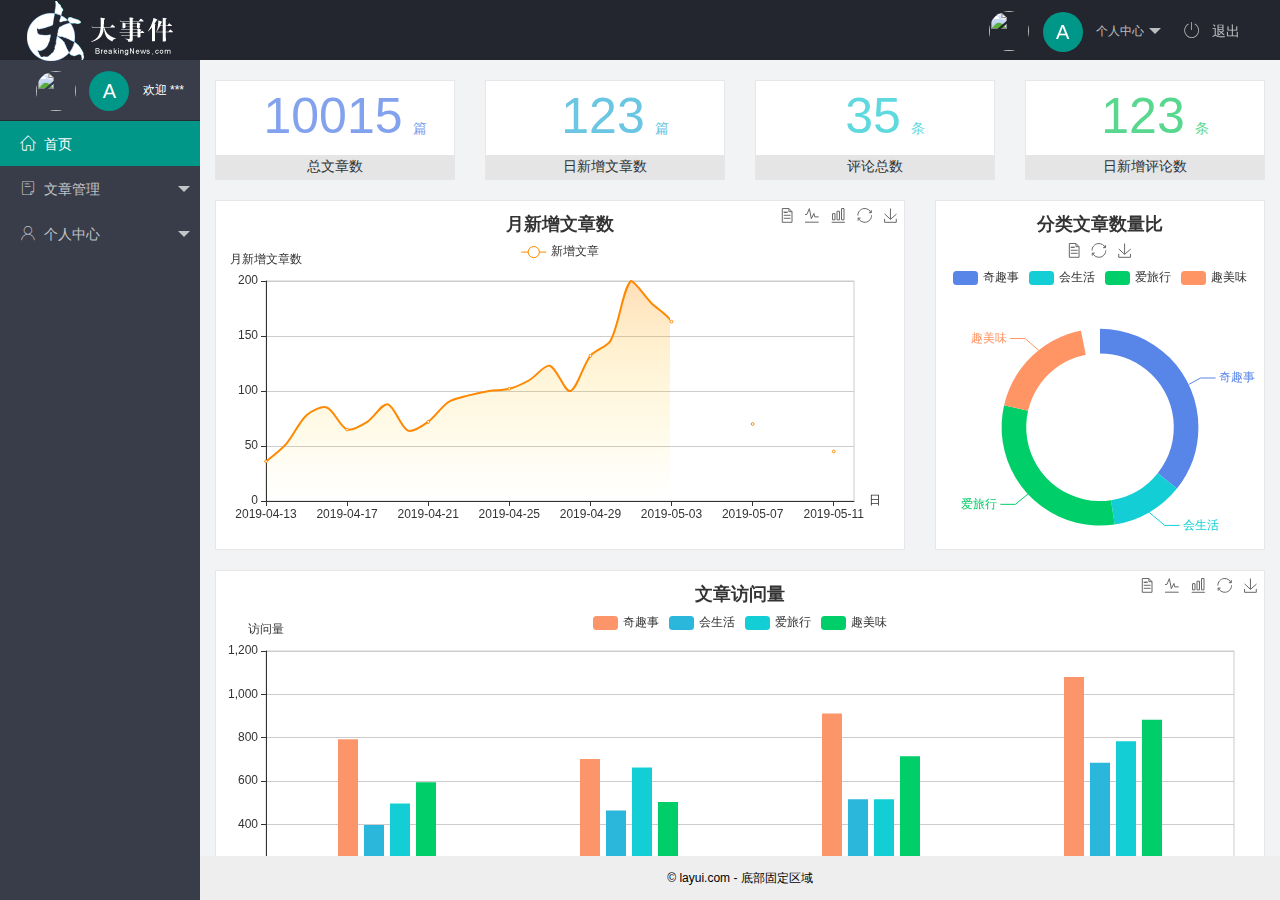
==== commit 97638c25: "完成个人中心功能的开发" ====
--- a/index.html
+++ b/index.html
@@ -31,9 +31,9 @@
                         <span class="text-avatar">A</span> 个人中心
                     </a>
                     <dl class="layui-nav-child">
-                        <dd><a href="">基本资料</a></dd>
-                        <dd><a href="">更换头像</a></dd>
-                        <dd><a href="">重置密码</a></dd>
+                        <dd><a href="/user/user_info.html" target="fm">基本资料</a></dd>
+                        <dd><a href="/user/user_avater.html" target="fm">更换头像</a></dd>
+                        <dd><a href="/user/user_pwd.html" target="fm">重置密码</a></dd>
                     </dl>
                 </li>
                 <li class="layui-nav-item ">
@@ -66,9 +66,9 @@
                     <li class="layui-nav-item">
                         <a href="javascript:;"><span class="iconfont icon-user"></span>个人中心</a>
                         <dl class="layui-nav-child">
-                            <dd><a href="javascript:;"><i class="layui-icon layui-icon-app"></i>基本资料</a></dd>
-                            <dd><a href="javascript:;"><i class="layui-icon layui-icon-app"></i>更换头像</a></dd>
-                            <dd><a href="javascript:;"><i class="layui-icon layui-icon-app"></i>重置密码</a></dd>
+                            <dd><a href="/user/user_info.html" target="fm"><i class="layui-icon layui-icon-app"></i>基本资料</a></dd>
+                            <dd><a href="/user/user_avater.html" target="fm"><i class="layui-icon layui-icon-app"></i>更换头像</a></dd>
+                            <dd><a href="/user/user_pwd.html" target="fm"><i class="layui-icon layui-icon-app"></i>重置密码</a></dd>
 
                         </dl>
                     </li>
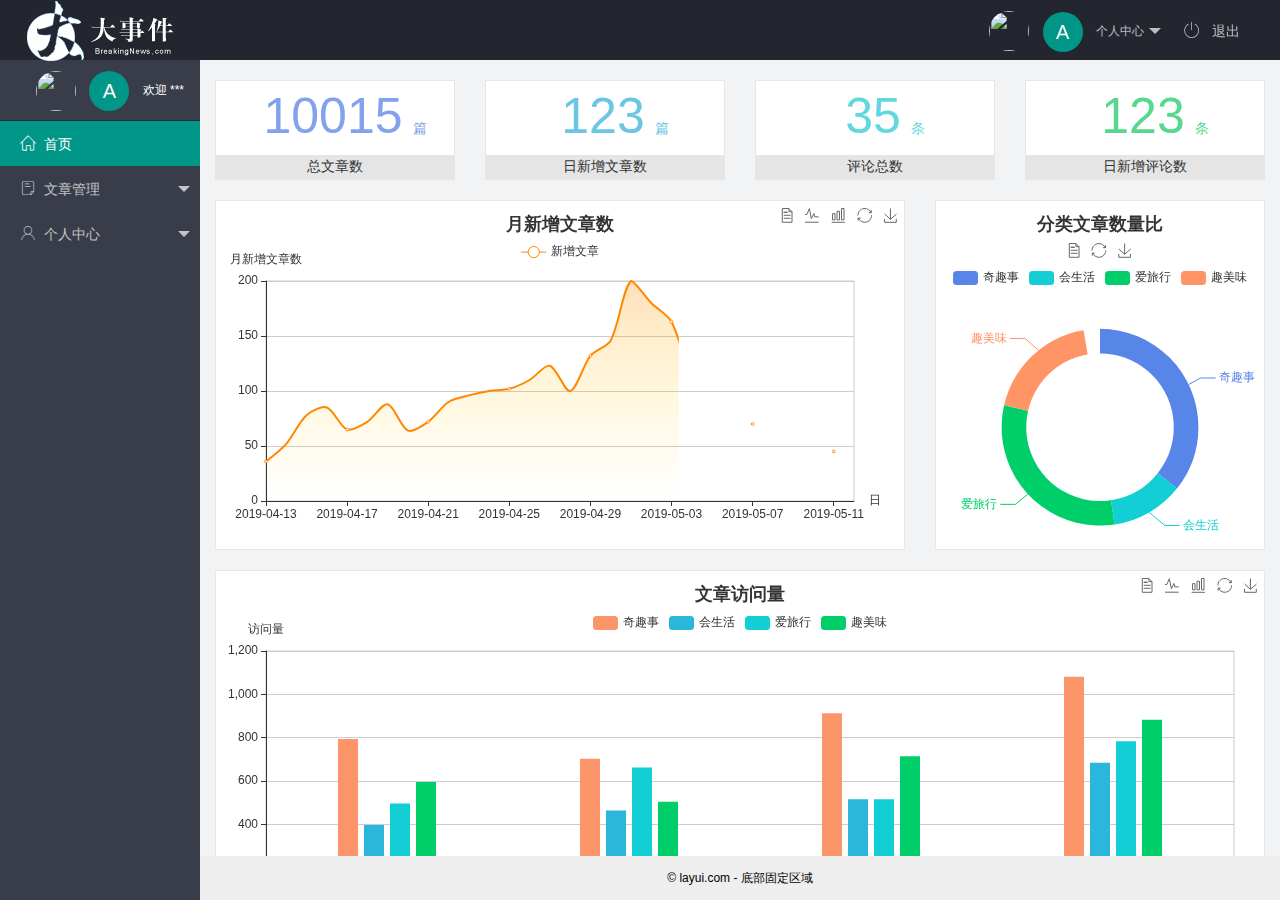
==== commit 06555a6f: "完成文章管理相关功能的开发" ====
--- a/index.html
+++ b/index.html
@@ -56,9 +56,11 @@
                     <li class="layui-nav-item">
                         <a class="" href="javascript:;"><span class="iconfont icon-16"></span>文章管理</a>
                         <dl class="layui-nav-child">
-                            <dd><a href="javascript:;"><i class="layui-icon layui-icon-app"></i>文章类别</a></dd>
-                            <dd><a href="javascript:;"><i class="layui-icon layui-icon-app"></i>文章列表</a></dd>
-                            <dd><a href="javascript:;"><i class="layui-icon layui-icon-app"></i>发布文章</a></dd>
+                            <dd>
+                                <a href="article/art_cate.html" target="fm"> <i class="layui-icon layui-icon-app"></i>文章类别</a>
+                            </dd>
+                            <dd><a href="/article/art_list.html" target="fm"><i class="layui-icon layui-icon-app"></i>文章列表</a></dd>
+                            <dd><a href="/article/art_pub.html" target="fm"><i class="layui-icon layui-icon-app"></i>发布文章</a></dd>
 
                         </dl>
                     </li>
